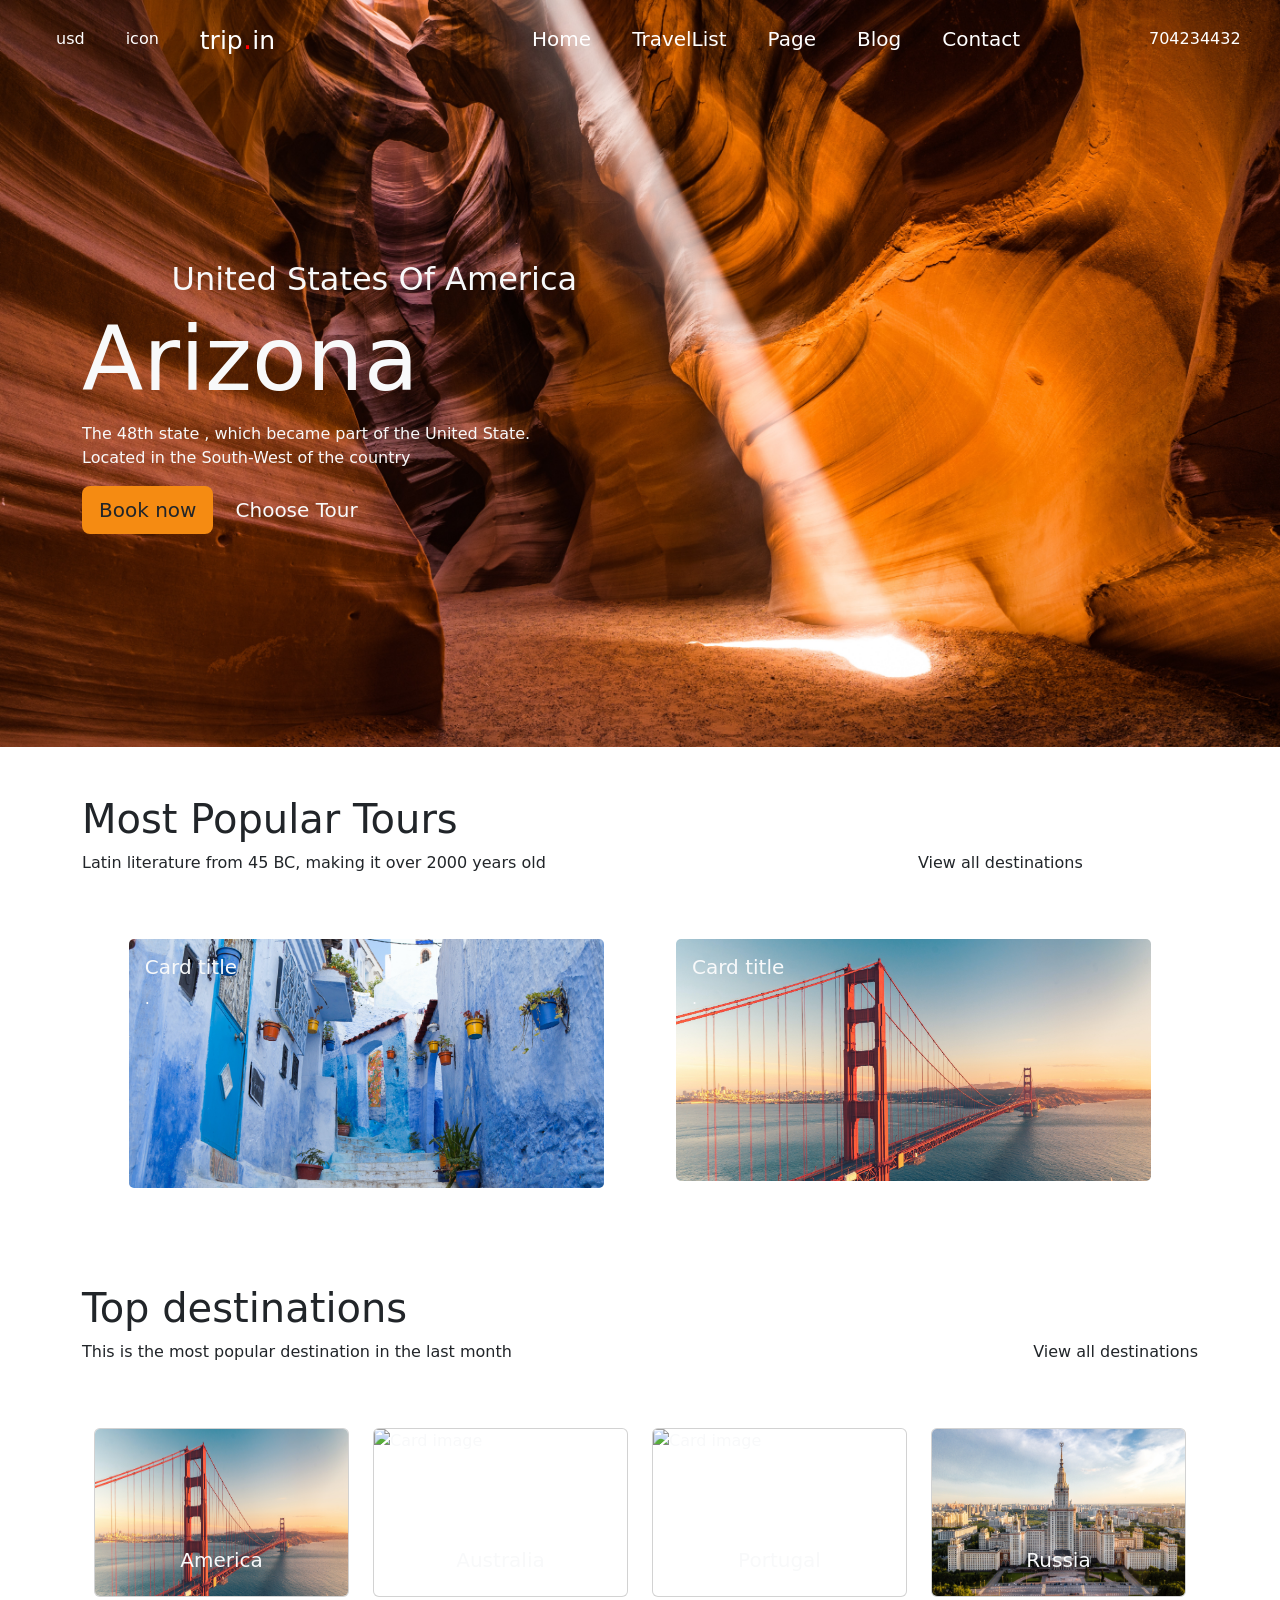
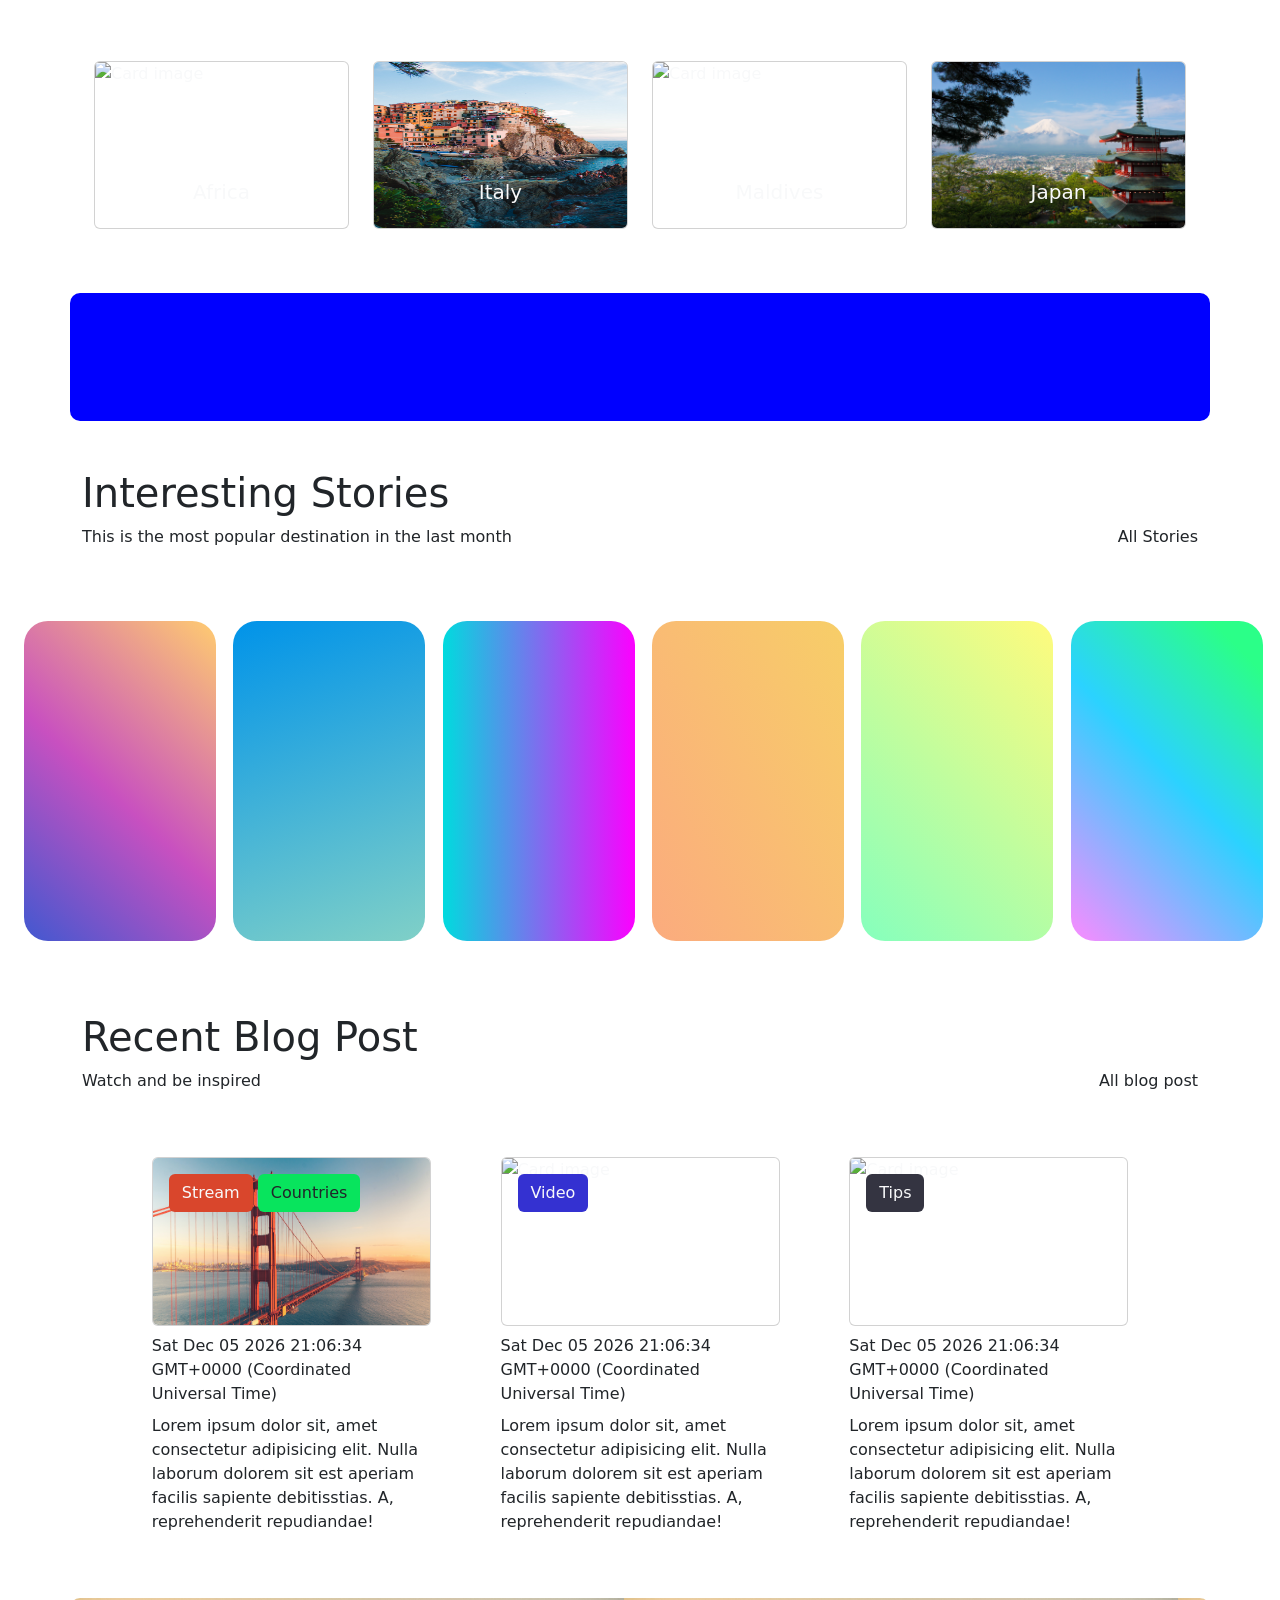
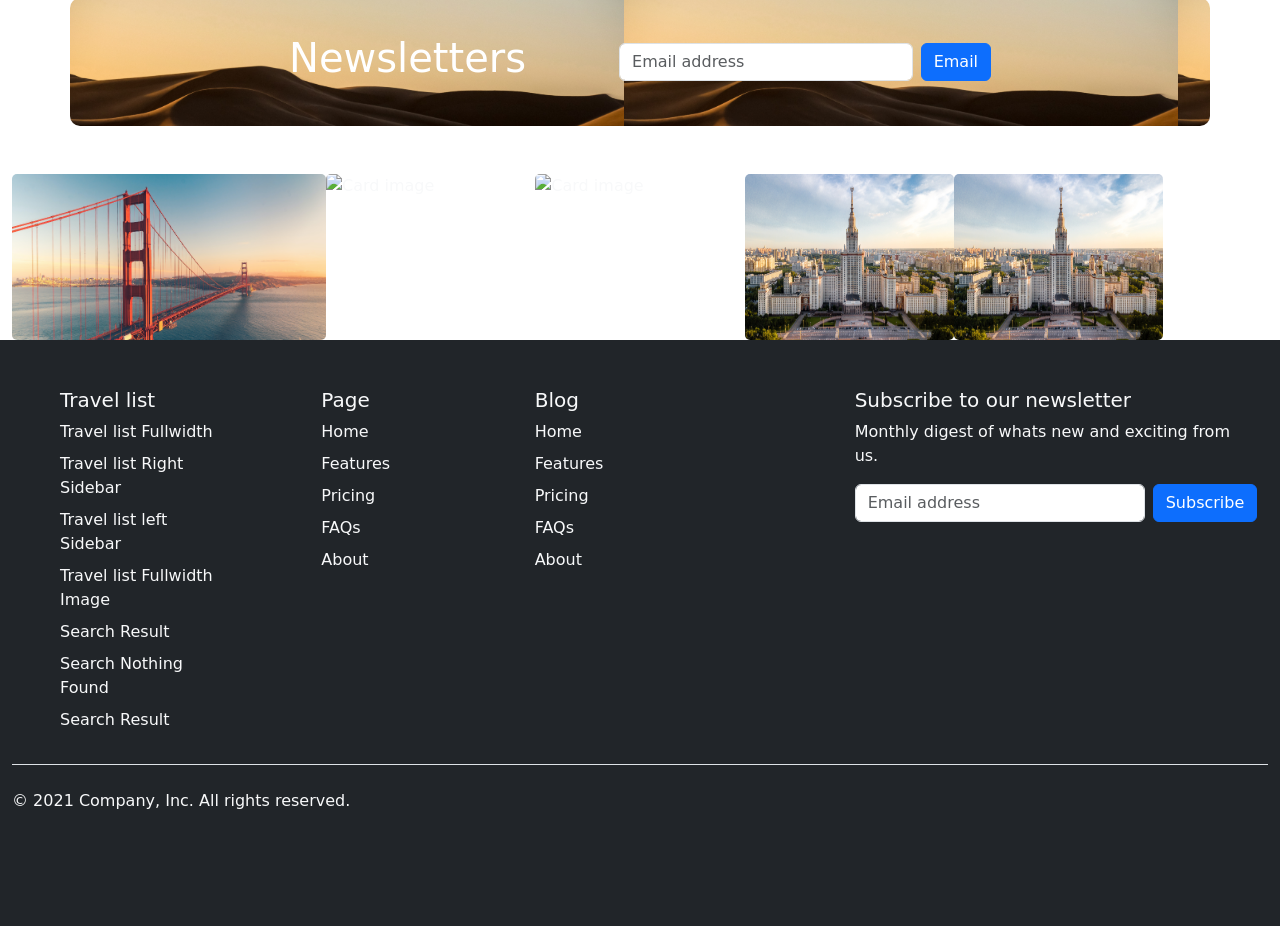
==== index.html @ 7504132b "rename" ====
<!DOCTYPE html>
<html lang="en">
<head>
    <meta charset="UTF-8">
    <meta http-equiv="X-UA-Compatible" content="IE=edge">
    <link rel="stylesheet" href="/style.css">
    <meta name="viewport" content="width=device-width, initial-scale=1.0">
    <title>thinkPen test</title>
    <link href="https://cdn.jsdelivr.net/npm/bootstrap@5.2.1/dist/css/bootstrap.min.css" rel="stylesheet" integrity="sha384-iYQeCzEYFbKjA/T2uDLTpkwGzCiq6soy8tYaI1GyVh/UjpbCx/TYkiZhlZB6+fzT" crossorigin="anonymous">
    <style>
        .scrolling-wrapper{
	overflow-x: auto;
}

@media screen and (max-width:700px) {
    body{
        background-color: #2BFF88;
    }
    .res{
        
        height:30vw;
        
    } 
  
}

.top{
        position: relative;
        top:15vh;
    }
.card-block{
	height:25vw;
    width: 15vw;
	background-color: #fff;
	border: none;
	background-position: center;
	background-size: cover;
	transition: all 0.2s ease-in-out !important;
	border-radius: 24px;
	    
}

.card-1{
	background-color: #4158D0;
background-image: linear-gradient(43deg, #4158D0 0%, #C850C0 46%, #FFCC70 100%);
}

.card-2{
	background-color: #0093E9;
background-image: linear-gradient(160deg, #0093E9 0%, #80D0C7 100%);
}

.card-3{
	background-color: #00DBDE;
background-image: linear-gradient(90deg, #00DBDE 0%, #FC00FF 100%);
}

.card-4{
	background-color: #FBAB7E;
background-image: linear-gradient(62deg, #FBAB7E 0%, #F7CE68 100%);
}

.card-5{
	background-color: #85FFBD;
background-image: linear-gradient(45deg, #85FFBD 0%, #FFFB7D 100%);
}

.card-6{
	background-color: #FA8BFF;
background-image: linear-gradient(45deg, #FA8BFF 0%, #2BD2FF 52%, #2BFF88 90%);
}

.card-7{
	background-color: #FA8BFF;
background-image: linear-gradient(45deg, #FA8BFF 0%, #2BD2FF 52%, #2BFF88 90%);
}




.custombg{
    background-image: url(./asset/image/12.jpg);
    background-size:cover;
    background-repeat: no-repeat;
    margin-top: 0px;
    height: 83vh;
    width: 100vw;
}
.cardSize{
height:13vw ;


}
.cardSize1{
border-radius: 0px;
border: none;


}
li{
    margin-right: 25px;
   
}
.leftul{
     font-size:20px;
    position: relative;
    left: 15vw;

}
ul{
    align-items: center;
}
.space{
    position: relative;
    left: 20vw;
}
   

.flexbox{
    display: flex;
    flex-direction:row;
    justify-content: space-between;
    
}
.flexbox1{
    
    display: flex;
    align-items: flex-start; 
}
body{
    overflow-x: hidden;
}
    </style>
</head>
<body>
    <div class="container-fluid custombg">
        <!-- Navbar -->
        <nav class="navbar navbar-expand-lg ">
        <div class="container-fluid">
          
          <button style="color: white;background-color: rgba(232, 219, 219, 0.677);" class="navbar-toggler" type="button" data-bs-toggle="collapse" data-bs-target="#navbarSupportedContent" aria-controls="navbarSupportedContent" aria-expanded="false" aria-label="Toggle navigation">
            <span class="navbar-toggler-icon"></span>
          </button>
          <div class="collapse navbar-collapse" id="navbarSupportedContent">
            
            <ul class="navbar-nav me-auto mb-2 mb-lg-0">
                <div class="container-fluid d-flex flex-row ">
                    <div class="container d-flex flex-row justify-content-center align-items-center ">
              <li class="nav-item ">
                <a class="nav-link active" style="color:white ;" aria-current="page" href="#">usd</a>
              </li>
              <li class="nav-item ">
                <a class="nav-link active" style="color:white ;" aria-current="page" href="#">icon</a>
              </li>
              <li class="nav-item ">
                <a class="nav-link active" style="color:white ; font-size: 25px;" aria-current="page" href="#">trip<span style="color: red; font-size:30px">.</span>in</a>
              </li>
            </div>
            <div class="container d-flex flex-row align-items-center leftul ">
              <li class="nav-item ">
                <a class="nav-link active " style="color:white ;" aria-current="page" href="#">Home</a>
              </li>
              <li class="nav-item">
                <a class="nav-link active" style="color:white ;" aria-current="page" href="#">TravelList </a>
              </li>
              <li class="nav-item">
                <a class="nav-link active " style="color:white ;" aria-current="page" href="#">Page</a>
              </li>
              <li class="nav-item">
                <a class="nav-link active " style="color:white ;" aria-current="page" href="#">Blog</a>
              </li>
              <li class="nav-item">
                <a class="nav-link active " style="color:white ;" aria-current="page" href="#">Contact</a>
              </li>
            </div>
            <div class="container d-flex flex-row align-items-center space  ">
              <li class="nav-item">
                <a class="nav-link active  " style="color:white ;" aria-current="page" href="#">704234432</a>
              </li>
              <li class="nav-item">
                <a class="nav-link active" style="color:white ;" aria-current="page" href="#">favourite</a>
              </li>
              
              <li class="nav-item">
                <a class="nav-link active "  aria-current="page" href="#"><img src="./asset/image/icons8-male-user-32.png" alt="" width="45px" height="45px" style="background-color: white;"></a>
              </li>
            </div>
        </div> 
            </ul>
        
    
              
          </div>
        </div>
        </nav>
       <!--Navbar -->
       <div class="container my-5 top">
        <h2  class="text-light" style="position: relative; left: 7vw;">United States Of America</h2>
         <h1  class="text-light" style="font-size:7vw ;">Arizona</h1>
         <p class="text-light">The 48th state , which became part of the United State. <br>Located in the South-West of the country</p>
         <button class="btn btn-lg" style="background-color:rgb(245, 139, 18);">Book now</button>
         <button class="btn btn-lg text-light">Choose Tour </button>
         
    
            </div>
    </div>
    <!--Most Popular Tours-->
        <div class="container-fluid my-5">
            <div class="container">
                <h1>Most Popular Tours</h1>
                <div class="flexbox">
                <div class="">
                <p>Latin literature from 45 BC, making  it over 2000 years old</p> 
                </div>
                <div style="position: relative;right:9vw;">
                <p>View all destinations <i class="fa-solid fa-arrow-left"></i>    <i class="fa-solid fa-arrow-right"></i></p> 
                </div>
                </div>
            </div>
        
        <div class="container my-5 d-flex flex-row flex-wrap justify-content-center ">
            <div class="container mx-4 mb-5" style="max-height:20vw; width: 39vw; border-radius: 10px;object-fit: cover; ">
                <div class="card text-light border-0">
                    <img class="card-img" src="./asset/image/na1.jpg" alt="Card image">
                    <div class="card-img-overlay">
                      <h5 class="card-title">Card title</h5>
                      <light class="card-text">.</p>
                      <light class="card-text"></p>
                    </div>
                  </div>
                  
            </div>
            <div class="container mx-4" style="max-height:20vw;border-radius: 10px; width: 39vw;">
                <div class="card text-light border-0">
                    <img class="card-img" src="./asset/image/usa.jpg" alt="Card image">
                    <div class="card-img-overlay">
                      <h5 class="card-title">Card title</h5>
                      <p class="card-text">.</p>
                      <p class="card-text"></p>
                    </div>
                  </div>
                  
            </div>
            
        </div>
       
       
   <!--top destinations-->
        <div class="container my-5">
            <h1>Top destinations</h1>
            <div class="flexbox">
            <div >
            <p>This is the most popular destination in the last month</p> 
            </div>
            <div class="">
            <p>View all destinations</p> 
            </div>
        </div>
         <!--Card row-->
        <div class="container-fluid my-5">
            <div class="row">
                
            <div class="col-md-3 mb-3" >
                <div class="card text-light res">
                    <img class="card-img cardSize" src="./asset/image/usa.jpg" alt="Card image">
                    <div class="card-img-overlay">
                      <h5 class="card-title style">America</h5>
                    </div>
                  </div>
                  
            </div>
            <div class="col-md-3 mb-3" >
                <div class="card text-light">
                    <img class="card-img cardSize" src="./asset/image/bui.jpg" alt="Card image">
                    <div class="card-img-overlay">
                      <h5 class="card-title style">Australia</h5>
                      
                      
                    </div>
                  </div>
                  
            </div>
            <div class="col-md-3  mb-3" >
                <div class="card text-light">
                    <img class="card-img cardSize" src="./asset/image/portugal.jpg" alt="Card image">
                    <div class="card-img-overlay">
                      <h5 class="card-title style">Portugal</h5>
                   
                      
                    </div>
                  </div>
                  
            </div>
            <div class="col-md-3  mb-3" >
                <div class="card text-light">
                    <img class="card-img cardSize" src="./asset/image/russia.jpg" alt="Card image">
                    <div class="card-img-overlay">
                      <h5 class="card-title style">Russia</h5>
                      
                    </div>
                  </div>
                  
            </div>
            </div>
            <div class="row my-5">
                
                <div class="col-md-3  mb-3" >
                    <div class="card text-light">
                        <img class="card-img cardSize" src="./asset/image/abv.jpg" alt="Card image">
                        <div class="card-img-overlay">
                          <h5 class="card-title style">Africa</h5>
                          
                         
                        </div>
                      </div>
                      
                </div>
                <div class="col-md-3  mb-3" >
                    <div class="card text-light">
                        <img class="card-img cardSize" src="./asset/image/italy.jpg" alt="Card image">
                        <div class="card-img-overlay">
                          <h5 class="card-title style">Italy</h5>
                         
                          
                        </div>
                      </div>
                      
                </div>
                <div class="col-md-3  mb-3" >
                    <div class="card text-light">
                        <img class="card-img cardSize" src="./asset/image/maldive.jpg" alt="Card image">
                        <div class="card-img-overlay">
                          <h5 class="card-title style">Maldives</h5>
                        
                        </div>
                      </div>
                      
                </div>
                <div class="col-md-3  mb-3 " >
                    <div class="card text-light">
                        <img class="card-img cardSize" src="./asset/image/japan.jpg" alt="Card image">
                        <div class="card-img-overlay">
                          <h5 class="card-title style">Japan</h5>
                          
                        </div>
                      </div>
                      
                </div>
              </div>
        </div>
       
        </div>
<!--blue div-->
    <div class="container mb-4" style="background-color: blue; color:white; height: 10vw;width: 100vw; border-radius: 10px;">

    </div>
<!--Interesting stories-->
    <div class="container my-5">
        <h1>Interesting Stories</h1>
        <div class="flexbox">
            <div >
                <p>This is the most popular destination in the last month</p> 
            </div>
            <div class="">
                <p>All Stories</p> 
            </div>
        </div>
    </div>
    <!--cardsSTories-->
    <div class="container-fluid">
        <div class="scrolling-wrapper row flex-row flex-nowrap mt-4 pb-4 pt-2 overflow-auto">
                <div class="col-2">
                    <div class="card card-block card-1"></div>
                </div>
                <div class="col-2">
                    <div class="card card-block card-2"></div>
                </div>
                <div class="col-2">
                    <div class="card card-block card-3"></div>
                </div>
                <div class="col-2">
                    <div class="card card-block card-4"></div>
                </div>
                <div class="col-2">
                    <div class="card card-block card-5"></div>
                </div>
                <div class="col-2">
                    <div class="card card-block card-6"></div>
                </div>
                <div class="col-2">
                    <div class="card card-block card-7"></div>
                </div>
                
        </div>
    </div>
    <!--Recent Blog Post-->
    <div class="container my-5">
        <h1>Recent Blog Post</h1>
        <div class="flexbox">
            <div >
                <p>Watch and be inspired</p> 
            </div>
            <div class="">
                <p>All blog post</p> 
            </div>
        </div>
    </div>
     <!--Recent Blog Post cards-->
     <div class="container">
        <div class="d-flex flex-row justify-content-evenly mb-5">
                
        <div class="col-md-3" >
            <div class="card text-light">
                <img class="card-img cardSize" src="./asset/image/usa.jpg" alt="Card image">
                <div class="card-img-overlay">
                    <button  class="btn text-light" style="background-color:rgb(217, 70, 44)">Stream</button> <button class="btn" style="background-color:rgb(8, 228, 93)"> Countries</button>
                  
                </div>
              </div>
              <p class="my-2" id="demo"></p>
            <script>const a= new Date();
            document.getElementById("demo").innerHTML = a;
            </script>
            <p>Lorem ipsum dolor sit, amet consectetur adipisicing elit. Nulla laborum dolorem sit est aperiam facilis sapiente debitisstias. A, reprehenderit repudiandae!</p>
              
        </div>
        <div class="col-md-3" >
            <div class="card  text-light">
                <img class="card-img cardSize" src="./asset/image/bui.jpg" alt="Card image">
                <div class="card-img-overlay">
                    <button  class="btn text-light" style="background-color:rgb(52, 49, 209)">Video</button>
                  
                  
                  
                </div>
            </div>
            <p class="my-2" id="demo1"></p>
            <script>const d= new Date();
            document.getElementById("demo1").innerHTML = d;
            </script>
            <p>Lorem ipsum dolor sit, amet consectetur adipisicing elit. Nulla laborum dolorem sit est aperiam facilis sapiente debitisstias. A, reprehenderit repudiandae!</p>
              
        </div>
        <div class="col-md-3" >
            <div class="card text-light">
                <img class="card-img cardSize" src="./asset/image/portugal.jpg" alt="Card image">
                <div class="card-img-overlay">
                    <button  class="btn text-light" style="background-color:rgb(52, 52, 65)">Tips</button>
                 
               
                  
                </div>
              </div>
              <p class="my-2" id="demo2"></p>
            <script>const e= new Date();
            document.getElementById("demo2").innerHTML = e;
            </script>
            <p>Lorem ipsum dolor sit, amet consectetur adipisicing elit. Nulla laborum dolorem sit est aperiam facilis sapiente debitisstias. A, reprehenderit repudiandae!</p>
              
        </div>
      
        </div>
    </div>
    <!--Newsletters div-->
    <div class="container mb-4 d-flex flex-row justify-content-center align-items-center" style="background-image:url(./asset/image/1.jpg); background-size:contain;  color:white; height: 10vw;width: 100vw; border-radius: 10px;">
        <div class="class"><h1>Newsletters</h1></div>
    
    <div class="col-4 offset-1">
    <form>
      <div class="d-flex w-100 gap-2">
        <label for="newsletter1" class="visually-hidden">Email </label>
        <input id="newsletter1" type="text"class="form-control" placeholder="Email address">
        <button class="btn btn-primary" type="button">Email</button>
      </div>
    </form>
  </div>
</div>
    </div>
        <!--cardPicture-->
        <div class="container-fluid">
            <div class="d-flex flex-row mx-0">
                <div class="col-md-3" >
                    <div class="card text-light cardSize1">
                        <img class="card-img cardSize" style="background-size: cover;" src="./asset/image/usa.jpg" alt="Card image">
                        <div class="card-img-overlay">
                          
                        </div>
                      </div>
                      
                </div>
                <div class="col-md-2" >
                    <div class="card text-light cardSize1">
                        <img class="card-img cardSize" src="./asset/image/bui.jpg" alt="Card image">
                        <div class="card-img-overlay">
                          
                          
                          
                        </div>
                      </div>
                      
                </div>
                <div class="col-md-2" >
                    <div class="card text-light cardSize1">
                        <img class="card-img  cardSize" src="./asset/image/portugal.jpg" alt="Card image">
                        <div class="card-img-overlay">
                          
                       
                          
                        </div>
                      </div>
                      
                </div>
                <div class="col-md-2" >
                    <div class="card text-light cardSize1">
                        <img class="card-img  cardSize" src="./asset/image/russia.jpg" alt="Card image">
                        <div class="card-img-overlay">
                         
                          
                        </div>
                      </div>
                      
                </div>  
                <div class="col-md-2" >
                    <div class="card text-light cardSize1">
                        <img class="card-img  cardSize " src="./asset/image/russia.jpg" alt="Card image">
                        <div class="card-img-overlay">
                          
                          
                        </div>
                      </div>
                      
                </div>  
            </div>
        </div>
  <!--Footer-->
  <div class="container-fluid bg-dark text-light">
    <footer class="py-5">
      <div class="row">
        <div class="col-2 mx-5">
            
          
          <ul class="nav ">
            <h5>Travel list</h5>
            <li class=" mb-2"><a href="#" class="nav-link p-0 text-light">Travel list Fullwidth </a></li>
            <li class=" mb-2"><a href="#" class="nav-link p-0 text-light">Travel list Right Sidebar</a></li>
            <li class=" mb-2"><a href="#" class="nav-link p-0 text-light">Travel list left Sidebar</a></li>
            <li class=" mb-2"><a href="#" class="nav-link p-0 text-light">Travel list Fullwidth Image </a></li>
            <li class=" mb-2"><a href="#" class="nav-link p-0 text-light">Search Result</a></li>
            <li class=" mb-2"><a href="#" class="nav-link p-0 text-light">Search Nothing Found </a></li>
            <li class=" mb-2"><a href="#" class="nav-link p-0 text-light">Search Result</a></li>
          </ul>
        </div>
       
  
        <div class="col-2">
           
          <ul class="nav flex-column flexbox1">
            <h5>Page</h5>
            <li class="nav-item mb-2"><a href="#" class="nav-link p-0 text-light">Home</a></li>
            <li class="nav-item mb-2"><a href="#" class="nav-link p-0 text-light">Features</a></li>
            <li class="nav-item mb-2"><a href="#" class="nav-link p-0 text-light">Pricing</a></li>
            <li class="nav-item mb-2"><a href="#" class="nav-link p-0 text-light">FAQs</a></li>
            <li class="nav-item mb-2"><a href="#" class="nav-link p-0 text-light">About</a></li>
          </ul>
        </div>
  
        <div class="col-2">
         
          <ul class="nav flex-column flexbox1">
            <h5>Blog</h5>
            <li class="nav-item mb-2"><a href="#" class="nav-link p-0 text-light">Home</a></li>
            <li class="nav-item mb-2"><a href="#" class="nav-link p-0 text-light">Features</a></li>
            <li class="nav-item mb-2"><a href="#" class="nav-link p-0 text-light">Pricing</a></li>
            <li class="nav-item mb-2"><a href="#" class="nav-link p-0 text-light">FAQs</a></li>
            <li class="nav-item mb-2"><a href="#" class="nav-link p-0 text-light">About</a></li>
          </ul>
        </div>
  
        <div class="col-4 offset-1">
          <form>
            <h5>Subscribe to our newsletter</h5>
            <p>Monthly digest of whats new and exciting from us.</p>
            <div class="d-flex w-100 gap-2">
              <label for="newsletter1" class="visually-hidden">Email address</label>
              <input id="newsletter1" type="text"class="form-control" placeholder="Email address">
              <button class="btn btn-primary" type="button">Subscribe</button>
            </div>
          </form>
        </div>
      </div>
  
      <div class="d-flex justify-content-between py-4 my-4 border-top">
        <p>© 2021 Company, Inc. All rights reserved.</p>
        <ul class="list-unstyled d-flex">
          <li class="ms-3"><a class="link-dark" href="#"><svg class="bi" width="24" height="24"><use xlink:href="#twitter"></use></svg></a></li>
          <li class="ms-3"><a class="link-dark" href="#"><svg class="bi" width="24" height="24"><use xlink:href="#instagram"></use></svg></a></li>
          <li class="ms-3"><a class="link-dark" href="#"><svg class="bi" width="24" height="24"><use xlink:href="#facebook"></use></svg></a></li>
        </ul>
      </div>
    </footer>
  </div>
<script src="https://cdn.jsdelivr.net/npm/bootstrap@5.2.1/dist/js/bootstrap.min.js" integrity="sha384-7VPbUDkoPSGFnVtYi0QogXtr74QeVeeIs99Qfg5YCF+TidwNdjvaKZX19NZ/e6oz" crossorigin="anonymous"></script>
<script src="https://kit.fontawesome.com/d04f536cfe.js" crossorigin="anonymous"></script>
</body>
</html>
---- style.css ----
.style{
    position: relative;
    top: 8vw;
    justify-content: center;
    display: flex;
}
.cardSize{
height:13vw ;

}
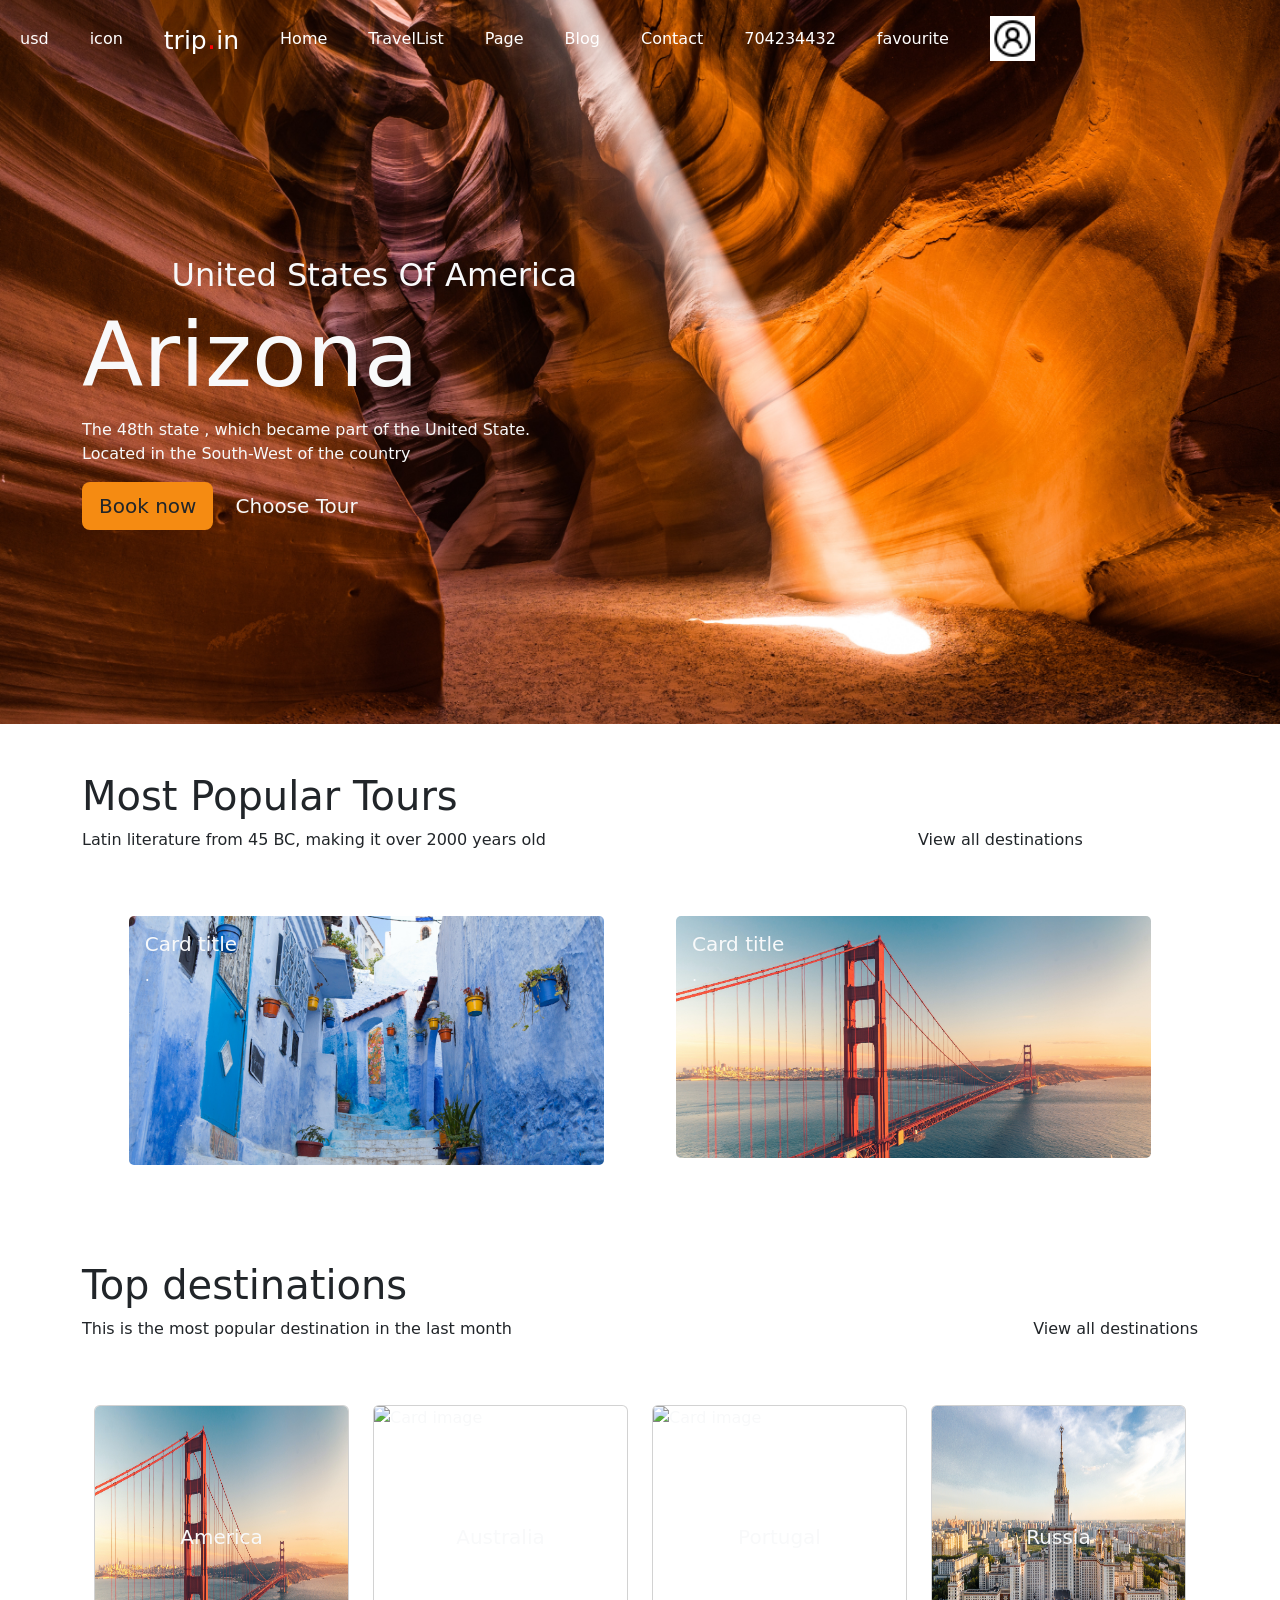
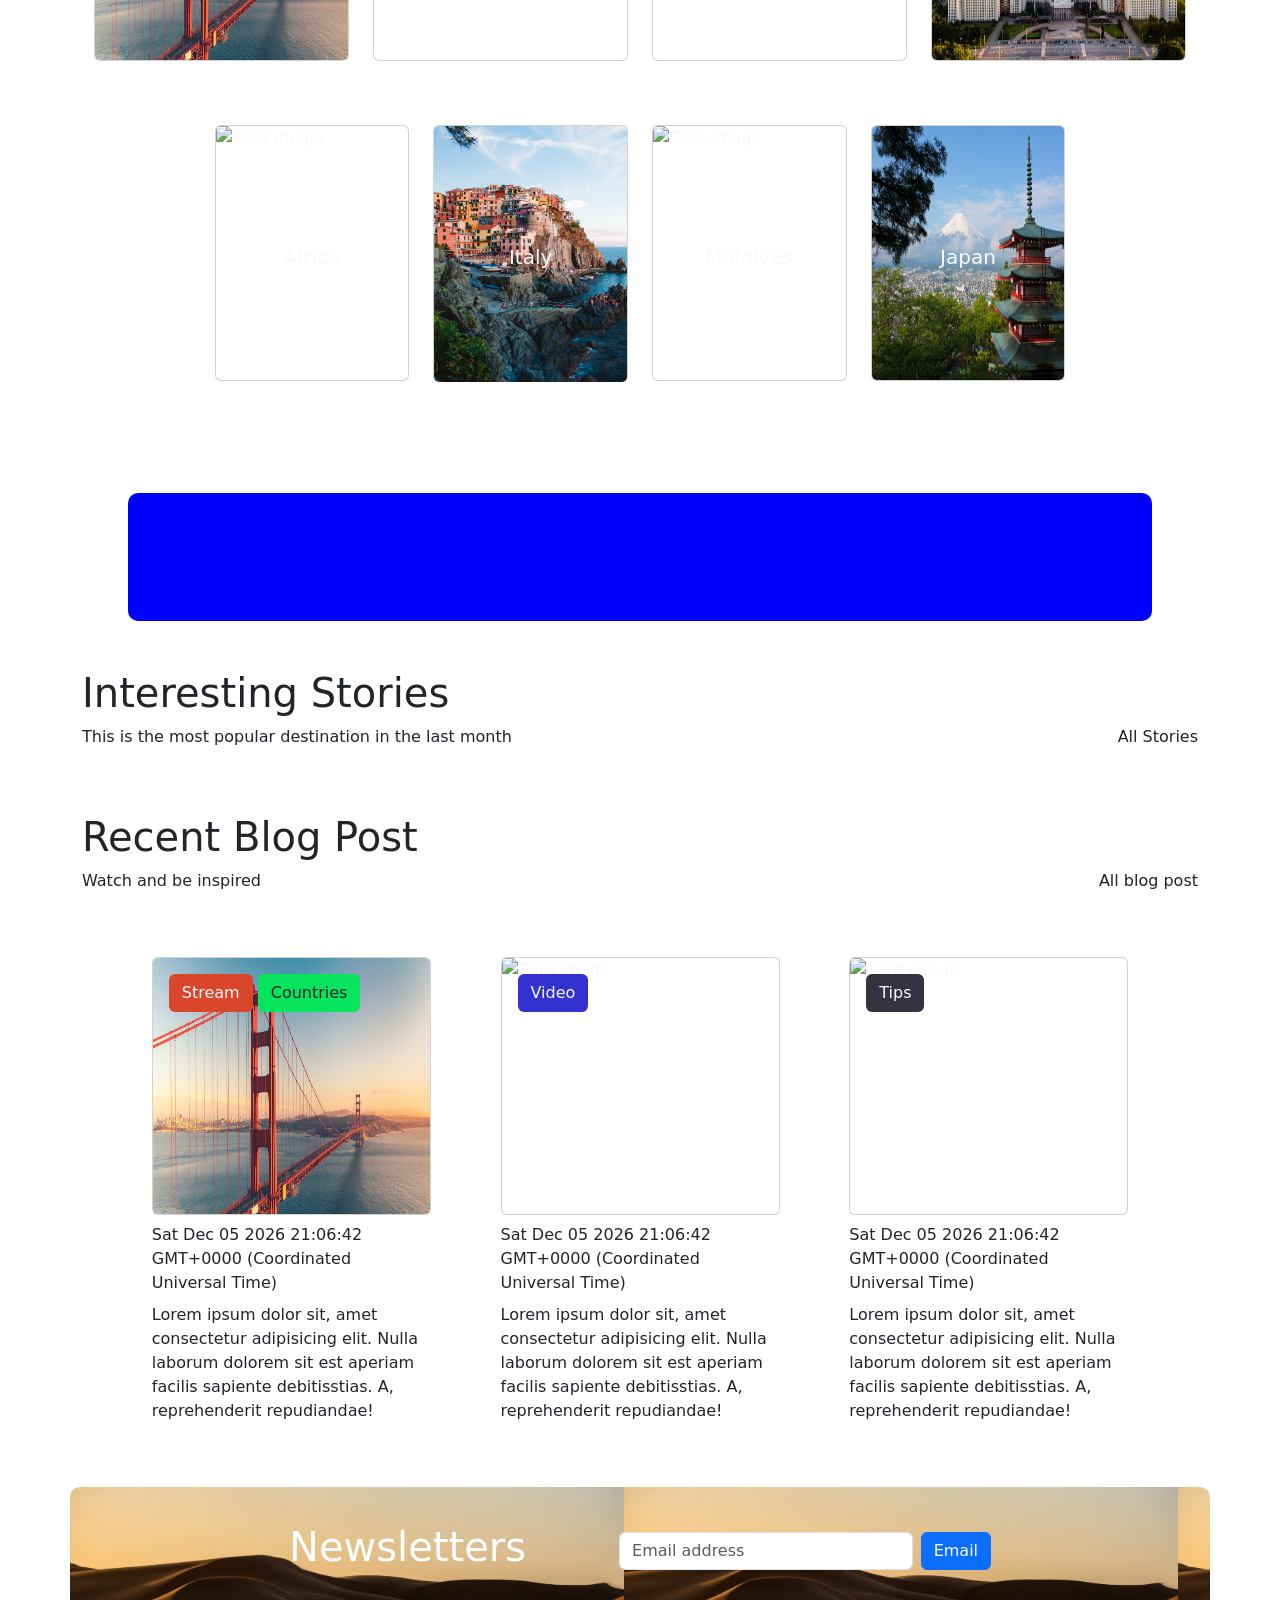
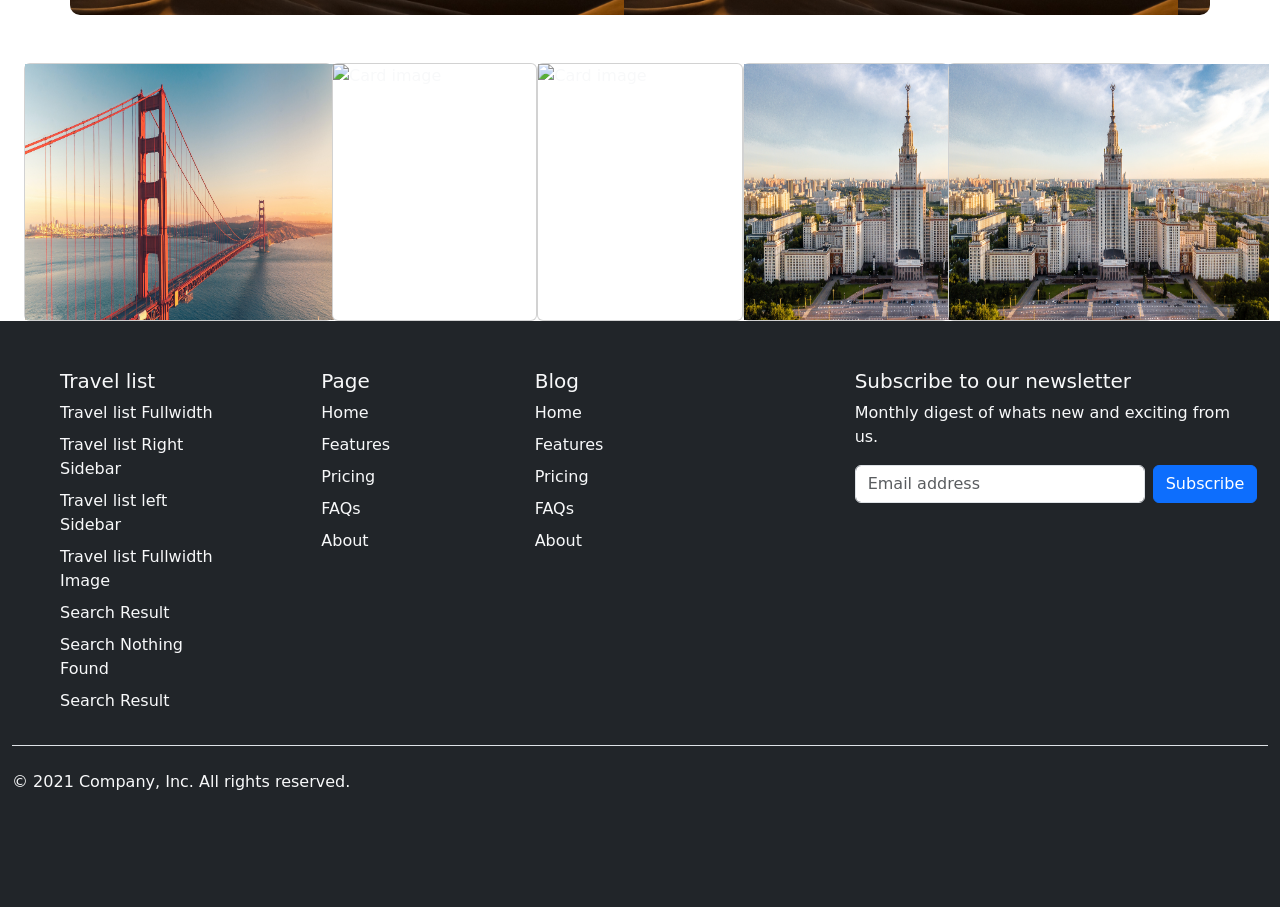
==== commit e9b0e0a6: "responsive nav" ====
--- a/index.html
+++ b/index.html
@@ -1,544 +1,624 @@
 <!DOCTYPE html>
 <html lang="en">
+
 <head>
-    <meta charset="UTF-8">
-    <meta http-equiv="X-UA-Compatible" content="IE=edge">
-    <link rel="stylesheet" href="/style.css">
-    <meta name="viewport" content="width=device-width, initial-scale=1.0">
-    <title>thinkPen test</title>
-    <link href="https://cdn.jsdelivr.net/npm/bootstrap@5.2.1/dist/css/bootstrap.min.css" rel="stylesheet" integrity="sha384-iYQeCzEYFbKjA/T2uDLTpkwGzCiq6soy8tYaI1GyVh/UjpbCx/TYkiZhlZB6+fzT" crossorigin="anonymous">
-    <style>
-        .scrolling-wrapper{
-	overflow-x: auto;
-}
-
-@media screen and (max-width:700px) {
-    body{
-        background-color: #2BFF88;
-    }
-    .res{
-        
-        height:30vw;
-        
-    } 
-  
-}
-
-.top{
+  <meta charset="UTF-8">
+  <meta http-equiv="X-UA-Compatible" content="IE=edge">
+  <link rel="stylesheet" href="/style.css">
+  <meta name="viewport" content="width=device-width, initial-scale=1.0">
+  <title>thinkPen test</title>
+  <link href="https://cdn.jsdelivr.net/npm/bootstrap@5.2.1/dist/css/bootstrap.min.css" rel="stylesheet"
+    integrity="sha384-iYQeCzEYFbKjA/T2uDLTpkwGzCiq6soy8tYaI1GyVh/UjpbCx/TYkiZhlZB6+fzT" crossorigin="anonymous">
+  <style>
+    .scrolling-wrapper {
+      overflow-x: auto;
+    }
+
+    @media screen and (max-width:1000px) {
+      body {
+        background-color: #489898;
+      }
+
+      .res {
+
+        height: 30vw;
+
+      }
+
+      .btn-p {
+        display: flex;
+        align-items: center
+      }
+
+      .nav-h {
+        margin-right: 0;
+      
+        background: rgba(0, 0, 0, 0.7) url(./asset/image/12.jpg);
+        background-blend-mode: darken;
+      background-size: cover;
+      }
+
+      .custombg {
+        margin-top: 0;
+      }
+
+      .top {
         position: relative;
-        top:15vh;
-    }
-.card-block{
-	height:25vw;
-    width: 15vw;
-	background-color: #fff;
-	border: none;
-	background-position: center;
-	background-size: cover;
-	transition: all 0.2s ease-in-out !important;
-	border-radius: 24px;
-	    
-}
-
-.card-1{
-	background-color: #4158D0;
-background-image: linear-gradient(43deg, #4158D0 0%, #C850C0 46%, #FFCC70 100%);
-}
-
-.card-2{
-	background-color: #0093E9;
-background-image: linear-gradient(160deg, #0093E9 0%, #80D0C7 100%);
-}
-
-.card-3{
-	background-color: #00DBDE;
-background-image: linear-gradient(90deg, #00DBDE 0%, #FC00FF 100%);
-}
-
-.card-4{
-	background-color: #FBAB7E;
-background-image: linear-gradient(62deg, #FBAB7E 0%, #F7CE68 100%);
-}
-
-.card-5{
-	background-color: #85FFBD;
-background-image: linear-gradient(45deg, #85FFBD 0%, #FFFB7D 100%);
-}
-
-.card-6{
-	background-color: #FA8BFF;
-background-image: linear-gradient(45deg, #FA8BFF 0%, #2BD2FF 52%, #2BFF88 90%);
-}
-
-.card-7{
-	background-color: #FA8BFF;
-background-image: linear-gradient(45deg, #FA8BFF 0%, #2BD2FF 52%, #2BFF88 90%);
-}
-
-
-
-
-.custombg{
-    background-image: url(./asset/image/12.jpg);
-    background-size:cover;
-    background-repeat: no-repeat;
-    margin-top: 0px;
-    height: 83vh;
-    width: 100vw;
-}
-.cardSize{
-height:13vw ;
-
-
-}
-.cardSize1{
-border-radius: 0px;
-border: none;
-
-
-}
-li{
-    margin-right: 25px;
-   
-}
-.leftul{
-     font-size:20px;
-    position: relative;
-    left: 15vw;
-
-}
-ul{
-    align-items: center;
-}
-.space{
-    position: relative;
-    left: 20vw;
-}
-   
-
-.flexbox{
-    display: flex;
-    flex-direction:row;
-    justify-content: space-between;
+        top: 50%;
+      }
+
+      .flexbox {
+        display: flex;
+        flex-direction: column;
+
+        background: #FFFB7D;
+      }
+
+      .cardSize {
+        height: 20vw;
+        width: 20vw;
+        background-size: cover;
+
+      }
+      .imgSize {
+        height: 22vw;
+        width: 22vw;
+       background-size: cover;
+
+
+      }
+    }
+
+    .nav-h {
+     
+      /* background-image: url(./asset/image/12.jpg); */
+
+    }
+
+    .top {
+      position: relative;
+      top: 31vh;
+    }
+
+    .card-block {
+      height: 25vw;
+      width: 15vw;
+      background-color: #fff;
+      border: none;
+      background-position: center;
+      background-size: cover;
+      transition: all 0.2s ease-in-out !important;
+      border-radius: 24px;
+
+    }
+
+    .card-1 {
+      background-color: #4158D0;
+      background-image: linear-gradient(43deg, #4158D0 0%, #C850C0 46%, #FFCC70 100%);
+    }
+
+    .card-2 {
+      background-color: #0093E9;
+      background-image: linear-gradient(160deg, #0093E9 0%, #80D0C7 100%);
+    }
+
+    .card-3 {
+      background-color: #00DBDE;
+      background-image: linear-gradient(90deg, #00DBDE 0%, #FC00FF 100%);
+    }
+
+    .card-4 {
+      background-color: #FBAB7E;
+      background-image: linear-gradient(62deg, #FBAB7E 0%, #F7CE68 100%);
+    }
+
+    .card-5 {
+      background-color: #85FFBD;
+      background-image: linear-gradient(45deg, #85FFBD 0%, #FFFB7D 100%);
+    }
+
+    .card-6 {
+      background-color: #FA8BFF;
+      background-image: linear-gradient(45deg, #FA8BFF 0%, #2BD2FF 52%, #2BFF88 90%);
+    }
+
+    .card-7 {
+      background-color: #FA8BFF;
+      background-image: linear-gradient(45deg, #FA8BFF 0%, #2BD2FF 52%, #2BFF88 90%);
+    }
+
+
+
+
+    .custombg {
+      background-image: url(./asset/image/12.jpg);
+      background-size: cover;
+      background-repeat: no-repeat;
+      margin-top: -100px;
+      height: 83vh;
+      width: 100vw;
+    }
+
+    .cardSize {
+      height: 20vw;
+
+
+    }
+
     
-}
-.flexbox1{
-    
-    display: flex;
-    align-items: flex-start; 
-}
-body{
-    overflow-x: hidden;
-}
-    </style>
+    .cardSize2 {
+      height: 20vw;
+      width: 25vw;
+      
+      border-radius:0px;
+      border: none;
+
+
+    }
+
+    li {
+      margin-right: 25px;
+
+    }
+
+    .leftul {
+      font-size: 20px;
+      position: relative;
+      left: 15vw;
+
+    }
+
+    ul {
+      align-items: center;
+    }
+
+    .space {
+      position: relative;
+      left: 20vw;
+    }
+
+
+    .flexbox {
+      display: flex;
+      flex-direction: row;
+      justify-content: space-between;
+
+    }
+
+    .flexbox1 {
+
+      display: flex;
+      align-items: flex-start;
+    }
+
+    body {
+      overflow-x: hidden;
+    }
+  </style>
 </head>
+
 <body>
-    <div class="container-fluid custombg">
-        <!-- Navbar -->
-        <nav class="navbar navbar-expand-lg ">
-        <div class="container-fluid">
-          
-          <button style="color: white;background-color: rgba(232, 219, 219, 0.677);" class="navbar-toggler" type="button" data-bs-toggle="collapse" data-bs-target="#navbarSupportedContent" aria-controls="navbarSupportedContent" aria-expanded="false" aria-label="Toggle navigation">
-            <span class="navbar-toggler-icon"></span>
-          </button>
-          <div class="collapse navbar-collapse" id="navbarSupportedContent">
-            
-            <ul class="navbar-nav me-auto mb-2 mb-lg-0">
-                <div class="container-fluid d-flex flex-row ">
-                    <div class="container d-flex flex-row justify-content-center align-items-center ">
-              <li class="nav-item ">
-                <a class="nav-link active" style="color:white ;" aria-current="page" href="#">usd</a>
-              </li>
-              <li class="nav-item ">
-                <a class="nav-link active" style="color:white ;" aria-current="page" href="#">icon</a>
-              </li>
-              <li class="nav-item ">
-                <a class="nav-link active" style="color:white ; font-size: 25px;" aria-current="page" href="#">trip<span style="color: red; font-size:30px">.</span>in</a>
-              </li>
-            </div>
-            <div class="container d-flex flex-row align-items-center leftul ">
-              <li class="nav-item ">
-                <a class="nav-link active " style="color:white ;" aria-current="page" href="#">Home</a>
-              </li>
-              <li class="nav-item">
-                <a class="nav-link active" style="color:white ;" aria-current="page" href="#">TravelList </a>
-              </li>
-              <li class="nav-item">
-                <a class="nav-link active " style="color:white ;" aria-current="page" href="#">Page</a>
-              </li>
-              <li class="nav-item">
-                <a class="nav-link active " style="color:white ;" aria-current="page" href="#">Blog</a>
-              </li>
-              <li class="nav-item">
-                <a class="nav-link active " style="color:white ;" aria-current="page" href="#">Contact</a>
-              </li>
-            </div>
-            <div class="container d-flex flex-row align-items-center space  ">
-              <li class="nav-item">
-                <a class="nav-link active  " style="color:white ;" aria-current="page" href="#">704234432</a>
-              </li>
-              <li class="nav-item">
-                <a class="nav-link active" style="color:white ;" aria-current="page" href="#">favourite</a>
-              </li>
-              
-              <li class="nav-item">
-                <a class="nav-link active "  aria-current="page" href="#"><img src="./asset/image/icons8-male-user-32.png" alt="" width="45px" height="45px" style="background-color: white;"></a>
-              </li>
-            </div>
-        </div> 
-            </ul>
-        
-    
-              
-          </div>
-        </div>
-        </nav>
-       <!--Navbar -->
-       <div class="container my-5 top">
-        <h2  class="text-light" style="position: relative; left: 7vw;">United States Of America</h2>
-         <h1  class="text-light" style="font-size:7vw ;">Arizona</h1>
-         <p class="text-light">The 48th state , which became part of the United State. <br>Located in the South-West of the country</p>
-         <button class="btn btn-lg" style="background-color:rgb(245, 139, 18);">Book now</button>
-         <button class="btn btn-lg text-light">Choose Tour </button>
-         
-    
-            </div>
-    </div>
-    <!--Most Popular Tours-->
-        <div class="container-fluid my-5">
-            <div class="container">
-                <h1>Most Popular Tours</h1>
-                <div class="flexbox">
-                <div class="">
-                <p>Latin literature from 45 BC, making  it over 2000 years old</p> 
-                </div>
-                <div style="position: relative;right:9vw;">
-                <p>View all destinations <i class="fa-solid fa-arrow-left"></i>    <i class="fa-solid fa-arrow-right"></i></p> 
-                </div>
-                </div>
-            </div>
-        
-        <div class="container my-5 d-flex flex-row flex-wrap justify-content-center ">
-            <div class="container mx-4 mb-5" style="max-height:20vw; width: 39vw; border-radius: 10px;object-fit: cover; ">
-                <div class="card text-light border-0">
-                    <img class="card-img" src="./asset/image/na1.jpg" alt="Card image">
-                    <div class="card-img-overlay">
-                      <h5 class="card-title">Card title</h5>
-                      <light class="card-text">.</p>
-                      <light class="card-text"></p>
-                    </div>
-                  </div>
-                  
-            </div>
-            <div class="container mx-4" style="max-height:20vw;border-radius: 10px; width: 39vw;">
-                <div class="card text-light border-0">
-                    <img class="card-img" src="./asset/image/usa.jpg" alt="Card image">
-                    <div class="card-img-overlay">
-                      <h5 class="card-title">Card title</h5>
-                      <p class="card-text">.</p>
-                      <p class="card-text"></p>
-                    </div>
-                  </div>
-                  
-            </div>
-            
-        </div>
-       
-       
-   <!--top destinations-->
-        <div class="container my-5">
-            <h1>Top destinations</h1>
-            <div class="flexbox">
-            <div >
-            <p>This is the most popular destination in the last month</p> 
-            </div>
-            <div class="">
-            <p>View all destinations</p> 
-            </div>
-        </div>
-         <!--Card row-->
-        <div class="container-fluid my-5">
-            <div class="row">
-                
-            <div class="col-md-3 mb-3" >
-                <div class="card text-light res">
-                    <img class="card-img cardSize" src="./asset/image/usa.jpg" alt="Card image">
-                    <div class="card-img-overlay">
-                      <h5 class="card-title style">America</h5>
-                    </div>
-                  </div>
-                  
-            </div>
-            <div class="col-md-3 mb-3" >
-                <div class="card text-light">
-                    <img class="card-img cardSize" src="./asset/image/bui.jpg" alt="Card image">
-                    <div class="card-img-overlay">
-                      <h5 class="card-title style">Australia</h5>
-                      
-                      
-                    </div>
-                  </div>
-                  
-            </div>
-            <div class="col-md-3  mb-3" >
-                <div class="card text-light">
-                    <img class="card-img cardSize" src="./asset/image/portugal.jpg" alt="Card image">
-                    <div class="card-img-overlay">
-                      <h5 class="card-title style">Portugal</h5>
-                   
-                      
-                    </div>
-                  </div>
-                  
-            </div>
-            <div class="col-md-3  mb-3" >
-                <div class="card text-light">
-                    <img class="card-img cardSize" src="./asset/image/russia.jpg" alt="Card image">
-                    <div class="card-img-overlay">
-                      <h5 class="card-title style">Russia</h5>
-                      
-                    </div>
-                  </div>
-                  
-            </div>
-            </div>
-            <div class="row my-5">
-                
-                <div class="col-md-3  mb-3" >
-                    <div class="card text-light">
-                        <img class="card-img cardSize" src="./asset/image/abv.jpg" alt="Card image">
-                        <div class="card-img-overlay">
-                          <h5 class="card-title style">Africa</h5>
-                          
-                         
-                        </div>
-                      </div>
-                      
-                </div>
-                <div class="col-md-3  mb-3" >
-                    <div class="card text-light">
-                        <img class="card-img cardSize" src="./asset/image/italy.jpg" alt="Card image">
-                        <div class="card-img-overlay">
-                          <h5 class="card-title style">Italy</h5>
-                         
-                          
-                        </div>
-                      </div>
-                      
-                </div>
-                <div class="col-md-3  mb-3" >
-                    <div class="card text-light">
-                        <img class="card-img cardSize" src="./asset/image/maldive.jpg" alt="Card image">
-                        <div class="card-img-overlay">
-                          <h5 class="card-title style">Maldives</h5>
-                        
-                        </div>
-                      </div>
-                      
-                </div>
-                <div class="col-md-3  mb-3 " >
-                    <div class="card text-light">
-                        <img class="card-img cardSize" src="./asset/image/japan.jpg" alt="Card image">
-                        <div class="card-img-overlay">
-                          <h5 class="card-title style">Japan</h5>
-                          
-                        </div>
-                      </div>
-                      
-                </div>
-              </div>
-        </div>
-       
-        </div>
-<!--blue div-->
-    <div class="container mb-4" style="background-color: blue; color:white; height: 10vw;width: 100vw; border-radius: 10px;">
-
-    </div>
-<!--Interesting stories-->
+
+  <!-- Navbar -->
+  <nav class="navbar navbar-expand-lg nav-h ">
+    <div class="container-fluid">
+
+      <button style="color: white;background-color: rgba(232, 219, 219, 0.677);" class="navbar-toggler btn-p"
+        type="button" data-bs-toggle="collapse" data-bs-target="#navbarSupportedContent"
+        aria-controls="navbarSupportedContent" aria-expanded="false" aria-label="Toggle navigation">
+        <span class="navbar-toggler-icon"></span>
+      </button>
+      <div class="collapse navbar-collapse" id="navbarSupportedContent">
+
+        <ul class="navbar-nav me-auto mb-2 mb-lg-0">
+
+
+          <li class="nav-item ">
+            <a class="nav-link active" style="color:white ;" aria-current="page" href="#">usd</a>
+          </li>
+          <li class="nav-item ">
+            <a class="nav-link active" style="color:white ;" aria-current="page" href="#">icon</a>
+          </li>
+          <li class="nav-item ">
+            <a class="nav-link active" style="color:white ; font-size: 25px;" aria-current="page" href="#">trip<span
+                style="color: red; font-size:30px">.</span>in</a>
+          </li>
+
+
+          <li class="nav-item ">
+            <a class="nav-link active " style="color:white ;" aria-current="page" href="#">Home</a>
+          </li>
+          <li class="nav-item">
+            <a class="nav-link active" style="color:white ;" aria-current="page" href="#">TravelList </a>
+          </li>
+          <li class="nav-item">
+            <a class="nav-link active " style="color:white ;" aria-current="page" href="#">Page</a>
+          </li>
+          <li class="nav-item">
+            <a class="nav-link active " style="color:white ;" aria-current="page" href="#">Blog</a>
+          </li>
+          <li class="nav-item">
+            <a class="nav-link active " style="color:white ;" aria-current="page" href="#">Contact</a>
+          </li>
+
+
+          <li class="nav-item">
+            <a class="nav-link active  " style="color:white ;" aria-current="page" href="#">704234432</a>
+          </li>
+          <li class="nav-item">
+            <a class="nav-link active" style="color:white ;" aria-current="page" href="#">favourite</a>
+          </li>
+
+          <li class="nav-item">
+            <a class="nav-link active " aria-current="page" href="#"><img src="./asset/image/icons8-male-user-32.png"
+                alt="" width="45px" height="45px" style="background-color: white;"></a>
+          </li>
+
+
+        </ul>
+
+
+
+      </div>
+    </div>
+  </nav>
+  <div class="container-fluid custombg">
+    <!--Navbar -->
+    <div class="container top">
+      <h2 class="text-light" style="position: relative; left: 7vw;">United States Of America</h2>
+      <h1 class="text-light" style="font-size:7vw ;">Arizona</h1>
+      <p class="text-light">The 48th state , which became part of the United State. <br>Located in the South-West of the
+        country</p>
+      <button class="btn btn-lg" style="background-color:rgb(245, 139, 18);">Book now</button>
+      <button class="btn btn-lg text-light">Choose Tour </button>
+
+
+    </div>
+  </div>
+  <!--Most Popular Tours-->
+  <div class="container-fluid my-5 ">
+    <div class="container">
+      <h1>Most Popular Tours</h1>
+      <div class="flexbox">
+        <div class="">
+          <p>Latin literature from 45 BC, making it over 2000 years old</p>
+        </div>
+        <div style="position: relative;right:9vw;">
+          <p>View all destinations <i class="fa-solid fa-arrow-left"></i> <i class="fa-solid fa-arrow-right"></i></p>
+        </div>
+      </div>
+    </div>
+
+    <div class="container my-5 d-flex flex-row flex-nowrap justify-content-center ">
+      <div class="container mx-4 mb-5" style="max-height:20vw; width: 39vw; border-radius: 10px;object-fit: cover; ">
+        <div class="card text-light border-0">
+          <img class="card-img" src="./asset/image/na1.jpg" alt="Card image">
+          <div class="card-img-overlay">
+            <h5 class="card-title">Card title</h5>
+            <light class="card-text">.</p>
+              <light class="card-text">
+                </p>
+          </div>
+        </div>
+
+      </div>
+      <div class="container mx-4" style="max-height:20vw;border-radius: 10px; width: 39vw;">
+        <div class="card text-light border-0">
+          <img class="card-img" src="./asset/image/usa.jpg" alt="Card image">
+          <div class="card-img-overlay">
+            <h5 class="card-title">Card title</h5>
+            <p class="card-text">.</p>
+            <p class="card-text"></p>
+          </div>
+        </div>
+
+      </div>
+
+    </div>
+
+
+    <!--top destinations-->
+    <div class="container my-5 ">
+      <h1>Top destinations</h1>
+      <div class="flexbox">
+        <div>
+          <p>This is the most popular destination in the last month</p>
+        </div>
+        <div class="">
+          <p>View all destinations</p>
+        </div>
+      </div>
+      <!--Card row-->
+      <div class="container d-flex flex-column my-5 align-items-center justify-content-center">
+        <div class="row">
+
+          <div class="col-md-3 mb-3 ">
+            <div class="card text-light cardSize mx-auto">
+              <img class="card-img cardSize " src="./asset/image/usa.jpg" alt="Card image">
+              <div class="card-img-overlay">
+                <h5 class="card-title style">America</h5>
+              </div>
+            </div>
+
+          </div>
+          <div class="col-md-3 mb-3">
+            <div class="card text-light cardSize  mx-auto">
+              <img class="card-img cardSize" src="./asset/image/bui.jpg" alt="Card image">
+              <div class="card-img-overlay">
+                <h5 class="card-title style">Australia</h5>
+
+
+              </div>
+            </div>
+
+          </div>
+          <div class="col-md-3  mb-3">
+            <div class="card text-light cardSize  mx-auto">
+              <img class="card-img cardSize" src="./asset/image/portugal.jpg" alt="Card image">
+              <div class="card-img-overlay">
+                <h5 class="card-title style">Portugal</h5>
+
+
+              </div>
+            </div>
+
+          </div>
+          <div class="col-md-3  mb-3">
+            <div class="card text-light cardSize  mx-auto">
+              <img class="card-img cardSize" src="./asset/image/russia.jpg" alt="Card image">
+              <div class="card-img-overlay">
+                <h5 class="card-title style">Russia</h5>
+
+              </div>
+            </div>
+
+          </div>
+        </div>
+        <div class="row my-5">
+
+          <div class="col-md-3  mb-3">
+            <div class="card text-light cardSize  mx-auto">
+              <img class="card-img cardSize" src="./asset/image/abv.jpg" alt="Card image">
+              <div class="card-img-overlay">
+                <h5 class="card-title style">Africa</h5>
+
+
+              </div>
+            </div>
+
+          </div>
+          <div class="col-md-3  mb-3">
+            <div class="card text-light cardSize  mx-auto">
+              <img class="card-img cardSize" src="./asset/image/italy.jpg" alt="Card image">
+              <div class="card-img-overlay">
+                <h5 class="card-title style">Italy</h5>
+
+
+              </div>
+            </div>
+
+          </div>
+          <div class="col-md-3  mb-3">
+            <div class="card text-light cardSize  mx-auto">
+              <img class="card-img cardSize" src="./asset/image/maldive.jpg" alt="Card image">
+              <div class="card-img-overlay">
+                <h5 class="card-title style">Maldives</h5>
+
+              </div>
+            </div>
+
+          </div>
+          <div class="col-md-3  mb-3 ">
+            <div class="card text-light cardSize  mx-auto">
+              <img class="card-img cardSize" src="./asset/image/japan.jpg" alt="Card image">
+              <div class="card-img-overlay">
+                <h5 class="card-title style">Japan</h5>
+
+              </div>
+            </div>
+
+          </div>
+        </div>
+      </div>
+
+    </div>
+    <!--blue div-->
+    <div class="container mb-4"
+      style="background-color: blue; color:white; height: 10vw;width: 80vw; border-radius: 10px;">
+
+    </div>
+    <!--Interesting stories-->
     <div class="container my-5">
-        <h1>Interesting Stories</h1>
-        <div class="flexbox">
-            <div >
-                <p>This is the most popular destination in the last month</p> 
-            </div>
-            <div class="">
-                <p>All Stories</p> 
-            </div>
-        </div>
+      <h1>Interesting Stories</h1>
+      <div class="flexbox">
+        <div>
+          <p>This is the most popular destination in the last month</p>
+        </div>
+        <div class="">
+          <p>All Stories</p>
+        </div>
+      </div>
     </div>
     <!--cardsSTories-->
-    <div class="container-fluid">
-        <div class="scrolling-wrapper row flex-row flex-nowrap mt-4 pb-4 pt-2 overflow-auto">
-                <div class="col-2">
-                    <div class="card card-block card-1"></div>
-                </div>
-                <div class="col-2">
-                    <div class="card card-block card-2"></div>
-                </div>
-                <div class="col-2">
-                    <div class="card card-block card-3"></div>
-                </div>
-                <div class="col-2">
-                    <div class="card card-block card-4"></div>
-                </div>
-                <div class="col-2">
-                    <div class="card card-block card-5"></div>
-                </div>
-                <div class="col-2">
-                    <div class="card card-block card-6"></div>
-                </div>
-                <div class="col-2">
-                    <div class="card card-block card-7"></div>
-                </div>
-                
-        </div>
-    </div>
+    <!-- <div class="container-fluid">
+      <div class="scrolling-wrapper row flex-row flex-nowrap mt-4 pb-4 pt-2 overflow-auto">
+        <div class="col-2">
+          <div class="card card-block card-1"></div>
+        </div>
+        <div class="col-2">
+          <div class="card card-block card-2"></div>
+        </div>
+        <div class="col-2">
+          <div class="card card-block card-3"></div>
+        </div>
+        <div class="col-2">
+          <div class="card card-block card-4"></div>
+        </div>
+        <div class="col-2">
+          <div class="card card-block card-5"></div>
+        </div>
+        <div class="col-2">
+          <div class="card card-block card-6"></div>
+        </div>
+        <div class="col-2">
+          <div class="card card-block card-7"></div>
+        </div>
+
+      </div>
+    </div> -->
     <!--Recent Blog Post-->
     <div class="container my-5">
-        <h1>Recent Blog Post</h1>
-        <div class="flexbox">
-            <div >
-                <p>Watch and be inspired</p> 
-            </div>
-            <div class="">
-                <p>All blog post</p> 
-            </div>
-        </div>
-    </div>
-     <!--Recent Blog Post cards-->
-     <div class="container">
-        <div class="d-flex flex-row justify-content-evenly mb-5">
-                
-        <div class="col-md-3" >
-            <div class="card text-light">
-                <img class="card-img cardSize" src="./asset/image/usa.jpg" alt="Card image">
-                <div class="card-img-overlay">
-                    <button  class="btn text-light" style="background-color:rgb(217, 70, 44)">Stream</button> <button class="btn" style="background-color:rgb(8, 228, 93)"> Countries</button>
-                  
-                </div>
-              </div>
-              <p class="my-2" id="demo"></p>
-            <script>const a= new Date();
+      <h1>Recent Blog Post</h1>
+      <div class="flexbox">
+        <div>
+          <p>Watch and be inspired</p>
+        </div>
+        <div class="">
+          <p>All blog post</p>
+        </div>
+      </div>
+    </div>
+    <!--Recent Blog Post cards-->
+    <div class="container">
+      <div class="d-flex flex-row justify-content-evenly mb-5">
+
+        <div class="col-md-3">
+          <div class="card text-light">
+            <img class="card-img cardSize" src="./asset/image/usa.jpg" alt="Card image">
+            <div class="card-img-overlay">
+              <button class="btn text-light" style="background-color:rgb(217, 70, 44)">Stream</button> <button
+                class="btn" style="background-color:rgb(8, 228, 93)"> Countries</button>
+
+            </div>
+          </div>
+          <p class="my-2" id="demo"></p>
+          <script>const a = new Date();
             document.getElementById("demo").innerHTML = a;
-            </script>
-            <p>Lorem ipsum dolor sit, amet consectetur adipisicing elit. Nulla laborum dolorem sit est aperiam facilis sapiente debitisstias. A, reprehenderit repudiandae!</p>
-              
-        </div>
-        <div class="col-md-3" >
-            <div class="card  text-light">
-                <img class="card-img cardSize" src="./asset/image/bui.jpg" alt="Card image">
-                <div class="card-img-overlay">
-                    <button  class="btn text-light" style="background-color:rgb(52, 49, 209)">Video</button>
-                  
-                  
-                  
-                </div>
-            </div>
-            <p class="my-2" id="demo1"></p>
-            <script>const d= new Date();
+          </script>
+          <p>Lorem ipsum dolor sit, amet consectetur adipisicing elit. Nulla laborum dolorem sit est aperiam facilis
+            sapiente debitisstias. A, reprehenderit repudiandae!</p>
+
+        </div>
+        <div class="col-md-3">
+          <div class="card  text-light">
+            <img class="card-img cardSize" src="./asset/image/bui.jpg" alt="Card image">
+            <div class="card-img-overlay">
+              <button class="btn text-light" style="background-color:rgb(52, 49, 209)">Video</button>
+
+
+
+            </div>
+          </div>
+          <p class="my-2" id="demo1"></p>
+          <script>const d = new Date();
             document.getElementById("demo1").innerHTML = d;
-            </script>
-            <p>Lorem ipsum dolor sit, amet consectetur adipisicing elit. Nulla laborum dolorem sit est aperiam facilis sapiente debitisstias. A, reprehenderit repudiandae!</p>
-              
-        </div>
-        <div class="col-md-3" >
-            <div class="card text-light">
-                <img class="card-img cardSize" src="./asset/image/portugal.jpg" alt="Card image">
-                <div class="card-img-overlay">
-                    <button  class="btn text-light" style="background-color:rgb(52, 52, 65)">Tips</button>
-                 
-               
-                  
-                </div>
-              </div>
-              <p class="my-2" id="demo2"></p>
-            <script>const e= new Date();
+          </script>
+          <p>Lorem ipsum dolor sit, amet consectetur adipisicing elit. Nulla laborum dolorem sit est aperiam facilis
+            sapiente debitisstias. A, reprehenderit repudiandae!</p>
+
+        </div>
+        <div class="col-md-3">
+          <div class="card text-light">
+            <img class="card-img cardSize" src="./asset/image/portugal.jpg" alt="Card image">
+            <div class="card-img-overlay">
+              <button class="btn text-light" style="background-color:rgb(52, 52, 65)">Tips</button>
+
+
+
+            </div>
+          </div>
+          <p class="my-2" id="demo2"></p>
+          <script>const e = new Date();
             document.getElementById("demo2").innerHTML = e;
-            </script>
-            <p>Lorem ipsum dolor sit, amet consectetur adipisicing elit. Nulla laborum dolorem sit est aperiam facilis sapiente debitisstias. A, reprehenderit repudiandae!</p>
-              
-        </div>
-      
-        </div>
+          </script>
+          <p>Lorem ipsum dolor sit, amet consectetur adipisicing elit. Nulla laborum dolorem sit est aperiam facilis
+            sapiente debitisstias. A, reprehenderit repudiandae!</p>
+
+        </div>
+
+      </div>
     </div>
     <!--Newsletters div-->
-    <div class="container mb-4 d-flex flex-row justify-content-center align-items-center" style="background-image:url(./asset/image/1.jpg); background-size:contain;  color:white; height: 10vw;width: 100vw; border-radius: 10px;">
-        <div class="class"><h1>Newsletters</h1></div>
-    
-    <div class="col-4 offset-1">
-    <form>
-      <div class="d-flex w-100 gap-2">
-        <label for="newsletter1" class="visually-hidden">Email </label>
-        <input id="newsletter1" type="text"class="form-control" placeholder="Email address">
-        <button class="btn btn-primary" type="button">Email</button>
-      </div>
-    </form>
+    <div class="container mb-4 d-flex flex-row justify-content-center align-items-center"
+      style="background-image:url(./asset/image/1.jpg); background-size:contain;  color:white; height: 10vw;width: 100vw; border-radius: 10px;">
+      <div class="class">
+        <h1>Newsletters</h1>
+      </div>
+
+      <div class="col-4 offset-1">
+        <form>
+          <div class="d-flex w-100 gap-2">
+            <label for="newsletter1" class="visually-hidden">Email </label>
+            <input id="newsletter1" type="text" class="form-control" placeholder="Email address">
+            <button class="btn btn-primary" type="button">Email</button>
+          </div>
+        </form>
+      </div>
+    </div>
   </div>
-</div>
-    </div>
-        <!--cardPicture-->
-        <div class="container-fluid">
-            <div class="d-flex flex-row mx-0">
-                <div class="col-md-3" >
-                    <div class="card text-light cardSize1">
-                        <img class="card-img cardSize" style="background-size: cover;" src="./asset/image/usa.jpg" alt="Card image">
-                        <div class="card-img-overlay">
-                          
-                        </div>
-                      </div>
-                      
-                </div>
-                <div class="col-md-2" >
-                    <div class="card text-light cardSize1">
-                        <img class="card-img cardSize" src="./asset/image/bui.jpg" alt="Card image">
-                        <div class="card-img-overlay">
-                          
-                          
-                          
-                        </div>
-                      </div>
-                      
-                </div>
-                <div class="col-md-2" >
-                    <div class="card text-light cardSize1">
-                        <img class="card-img  cardSize" src="./asset/image/portugal.jpg" alt="Card image">
-                        <div class="card-img-overlay">
-                          
-                       
-                          
-                        </div>
-                      </div>
-                      
-                </div>
-                <div class="col-md-2" >
-                    <div class="card text-light cardSize1">
-                        <img class="card-img  cardSize" src="./asset/image/russia.jpg" alt="Card image">
-                        <div class="card-img-overlay">
-                         
-                          
-                        </div>
-                      </div>
-                      
-                </div>  
-                <div class="col-md-2" >
-                    <div class="card text-light cardSize1">
-                        <img class="card-img  cardSize " src="./asset/image/russia.jpg" alt="Card image">
-                        <div class="card-img-overlay">
-                          
-                          
-                        </div>
-                      </div>
-                      
-                </div>  
-            </div>
-        </div>
+  <!--cardPicture-->
+  <div class="container-fluid">
+    <div class="container-fluid d-flex flex-row mx-0 ">
+      <div class="col-md-3">
+        <div class="card text-light cardSize1">
+          <img class="card-img cardSize2" style="background-size: cover;" src="./asset/image/usa.jpg" alt="Card image">
+          <div class="card-img-overlay">
+
+          </div>
+        </div>
+
+      </div>
+      <div class="col-md-2">
+        <div class="card text-light cardSize1">
+          <img class="card-img cardSize2" src="./asset/image/bui.jpg" alt="Card image">
+          <div class="card-img-overlay">
+
+
+
+          </div>
+        </div>
+
+      </div>
+      <div class="col-md-2">
+        <div class="card text-light cardSize1">
+          <img class="card-img  cardSize2" src="./asset/image/portugal.jpg" alt="Card image">
+          <div class="card-img-overlay">
+
+
+
+          </div>
+        </div>
+
+      </div>
+      <div class="col-md-2">
+        <div class="card text-light cardSize1">
+          <img class="card-img  cardSize2" src="./asset/image/russia.jpg" alt="Card image">
+          <div class="card-img-overlay">
+
+
+          </div>
+        </div>
+
+      </div>
+      <div class="col-md-2">
+        <div class="card text-light cardSize1">
+          <img class="card-img  cardSize2 " src="./asset/image/russia.jpg" alt="Card image">
+          <div class="card-img-overlay">
+
+
+          </div>
+        </div>
+
+      </div>
+    </div>
+  </div>
   <!--Footer-->
-  <div class="container-fluid bg-dark text-light">
+  <div class="container-fluid bg-dark text-light mx-0">
     <footer class="py-5">
       <div class="row">
         <div class="col-2 mx-5">
-            
-          
+
+
           <ul class="nav ">
             <h5>Travel list</h5>
             <li class=" mb-2"><a href="#" class="nav-link p-0 text-light">Travel list Fullwidth </a></li>
@@ -550,10 +630,10 @@
             <li class=" mb-2"><a href="#" class="nav-link p-0 text-light">Search Result</a></li>
           </ul>
         </div>
-       
-  
-        <div class="col-2">
-           
+
+
+        <div class="col-2">
+
           <ul class="nav flex-column flexbox1">
             <h5>Page</h5>
             <li class="nav-item mb-2"><a href="#" class="nav-link p-0 text-light">Home</a></li>
@@ -563,9 +643,9 @@
             <li class="nav-item mb-2"><a href="#" class="nav-link p-0 text-light">About</a></li>
           </ul>
         </div>
-  
-        <div class="col-2">
-         
+
+        <div class="col-2">
+
           <ul class="nav flex-column flexbox1">
             <h5>Blog</h5>
             <li class="nav-item mb-2"><a href="#" class="nav-link p-0 text-light">Home</a></li>
@@ -575,31 +655,40 @@
             <li class="nav-item mb-2"><a href="#" class="nav-link p-0 text-light">About</a></li>
           </ul>
         </div>
-  
+
         <div class="col-4 offset-1">
           <form>
             <h5>Subscribe to our newsletter</h5>
             <p>Monthly digest of whats new and exciting from us.</p>
             <div class="d-flex w-100 gap-2">
               <label for="newsletter1" class="visually-hidden">Email address</label>
-              <input id="newsletter1" type="text"class="form-control" placeholder="Email address">
+              <input id="newsletter1" type="text" class="form-control" placeholder="Email address">
               <button class="btn btn-primary" type="button">Subscribe</button>
             </div>
           </form>
         </div>
       </div>
-  
+
       <div class="d-flex justify-content-between py-4 my-4 border-top">
         <p>© 2021 Company, Inc. All rights reserved.</p>
         <ul class="list-unstyled d-flex">
-          <li class="ms-3"><a class="link-dark" href="#"><svg class="bi" width="24" height="24"><use xlink:href="#twitter"></use></svg></a></li>
-          <li class="ms-3"><a class="link-dark" href="#"><svg class="bi" width="24" height="24"><use xlink:href="#instagram"></use></svg></a></li>
-          <li class="ms-3"><a class="link-dark" href="#"><svg class="bi" width="24" height="24"><use xlink:href="#facebook"></use></svg></a></li>
+          <li class="ms-3"><a class="link-dark" href="#"><svg class="bi" width="24" height="24">
+                <use xlink:href="#twitter"></use>
+              </svg></a></li>
+          <li class="ms-3"><a class="link-dark" href="#"><svg class="bi" width="24" height="24">
+                <use xlink:href="#instagram"></use>
+              </svg></a></li>
+          <li class="ms-3"><a class="link-dark" href="#"><svg class="bi" width="24" height="24">
+                <use xlink:href="#facebook"></use>
+              </svg></a></li>
         </ul>
       </div>
     </footer>
   </div>
-<script src="https://cdn.jsdelivr.net/npm/bootstrap@5.2.1/dist/js/bootstrap.min.js" integrity="sha384-7VPbUDkoPSGFnVtYi0QogXtr74QeVeeIs99Qfg5YCF+TidwNdjvaKZX19NZ/e6oz" crossorigin="anonymous"></script>
-<script src="https://kit.fontawesome.com/d04f536cfe.js" crossorigin="anonymous"></script>
+  <script src="https://cdn.jsdelivr.net/npm/bootstrap@5.2.1/dist/js/bootstrap.min.js"
+    integrity="sha384-7VPbUDkoPSGFnVtYi0QogXtr74QeVeeIs99Qfg5YCF+TidwNdjvaKZX19NZ/e6oz"
+    crossorigin="anonymous"></script>
+  <script src="https://kit.fontawesome.com/d04f536cfe.js" crossorigin="anonymous"></script>
 </body>
+
 </html>
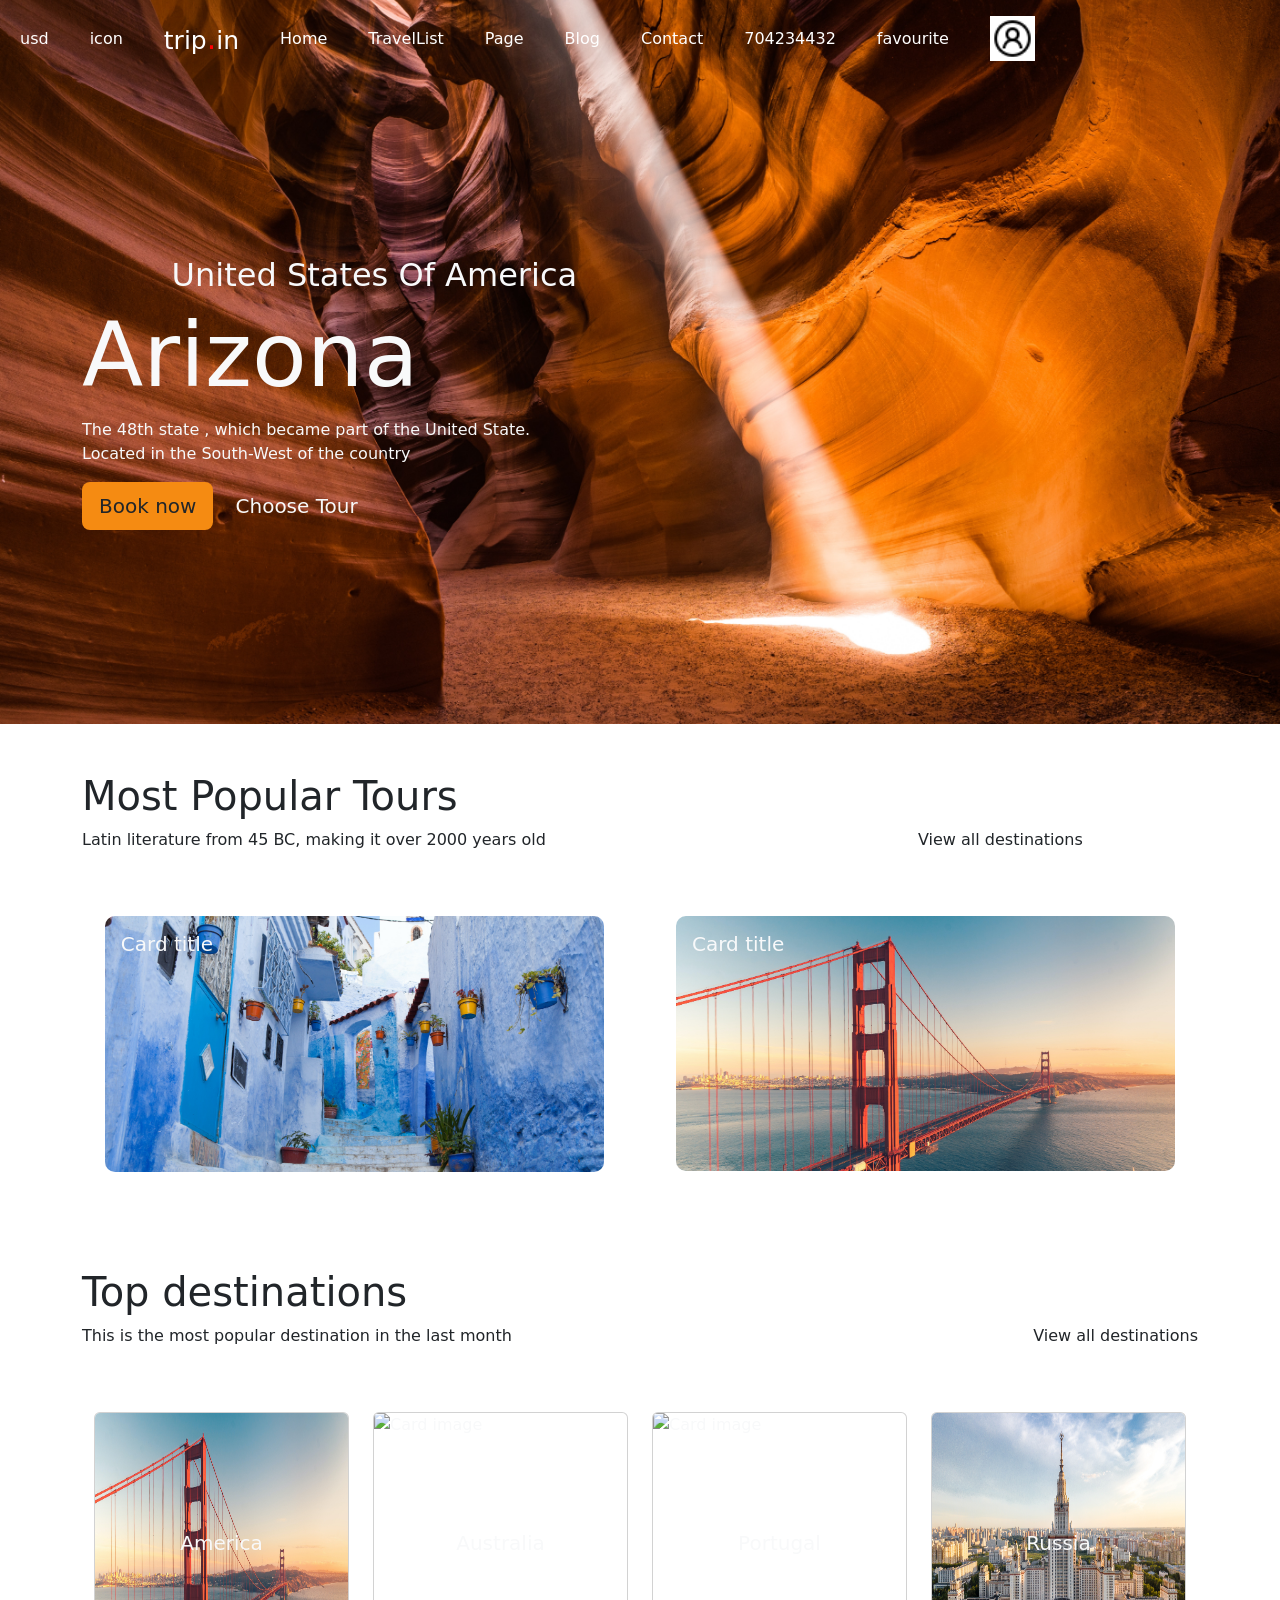
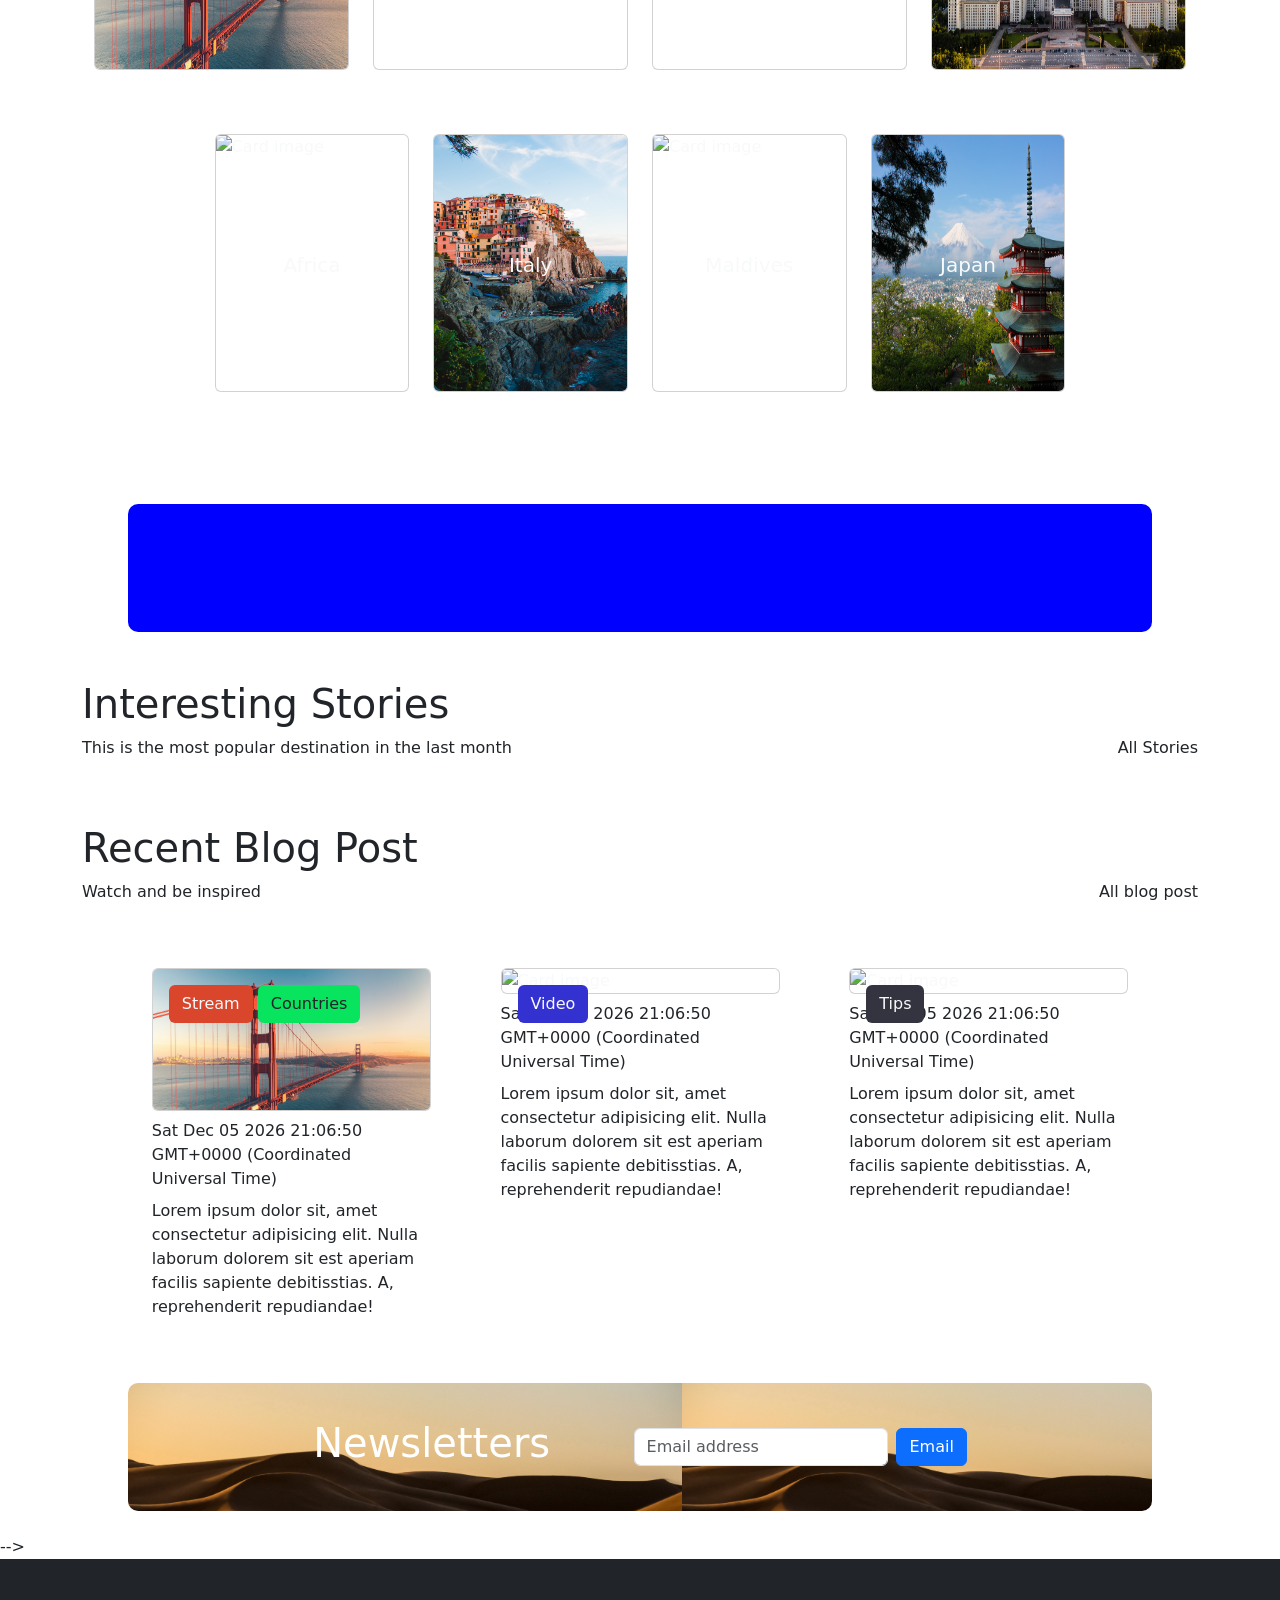
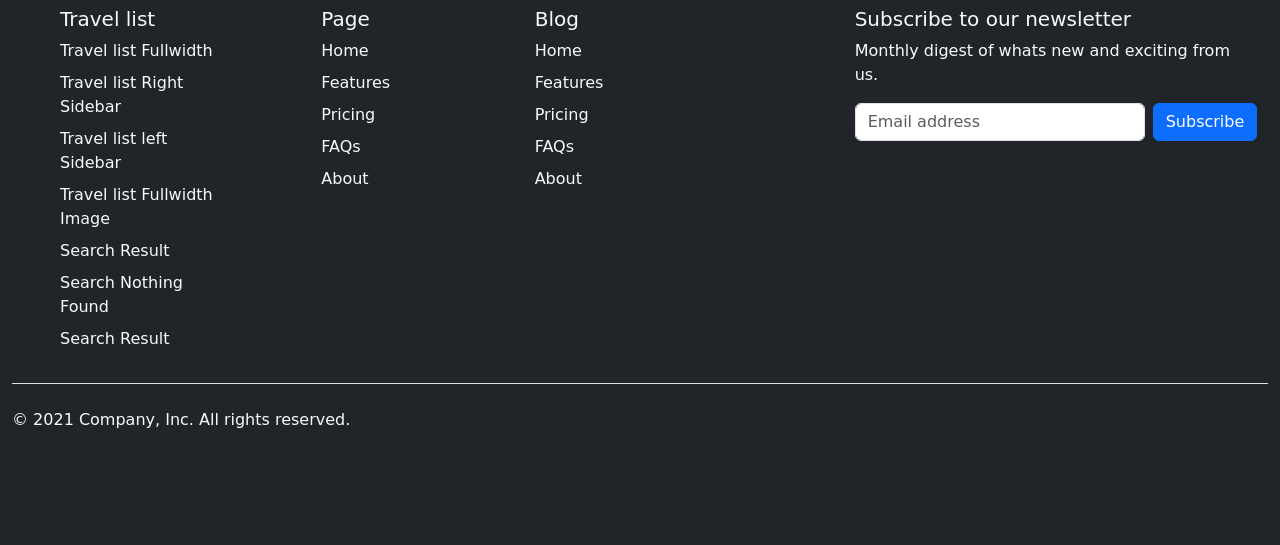
==== commit af6a79ce: "update of responsive and some changes" ====
--- a/index.html
+++ b/index.html
@@ -10,190 +10,7 @@
   <link href="https://cdn.jsdelivr.net/npm/bootstrap@5.2.1/dist/css/bootstrap.min.css" rel="stylesheet"
     integrity="sha384-iYQeCzEYFbKjA/T2uDLTpkwGzCiq6soy8tYaI1GyVh/UjpbCx/TYkiZhlZB6+fzT" crossorigin="anonymous">
   <style>
-    .scrolling-wrapper {
-      overflow-x: auto;
-    }
-
-    @media screen and (max-width:1000px) {
-      body {
-        background-color: #489898;
-      }
-
-      .res {
-
-        height: 30vw;
-
-      }
-
-      .btn-p {
-        display: flex;
-        align-items: center
-      }
-
-      .nav-h {
-        margin-right: 0;
-      
-        background: rgba(0, 0, 0, 0.7) url(./asset/image/12.jpg);
-        background-blend-mode: darken;
-      background-size: cover;
-      }
-
-      .custombg {
-        margin-top: 0;
-      }
-
-      .top {
-        position: relative;
-        top: 50%;
-      }
-
-      .flexbox {
-        display: flex;
-        flex-direction: column;
-
-        background: #FFFB7D;
-      }
-
-      .cardSize {
-        height: 20vw;
-        width: 20vw;
-        background-size: cover;
-
-      }
-      .imgSize {
-        height: 22vw;
-        width: 22vw;
-       background-size: cover;
-
-
-      }
-    }
-
-    .nav-h {
-     
-      /* background-image: url(./asset/image/12.jpg); */
-
-    }
-
-    .top {
-      position: relative;
-      top: 31vh;
-    }
-
-    .card-block {
-      height: 25vw;
-      width: 15vw;
-      background-color: #fff;
-      border: none;
-      background-position: center;
-      background-size: cover;
-      transition: all 0.2s ease-in-out !important;
-      border-radius: 24px;
-
-    }
-
-    .card-1 {
-      background-color: #4158D0;
-      background-image: linear-gradient(43deg, #4158D0 0%, #C850C0 46%, #FFCC70 100%);
-    }
-
-    .card-2 {
-      background-color: #0093E9;
-      background-image: linear-gradient(160deg, #0093E9 0%, #80D0C7 100%);
-    }
-
-    .card-3 {
-      background-color: #00DBDE;
-      background-image: linear-gradient(90deg, #00DBDE 0%, #FC00FF 100%);
-    }
-
-    .card-4 {
-      background-color: #FBAB7E;
-      background-image: linear-gradient(62deg, #FBAB7E 0%, #F7CE68 100%);
-    }
-
-    .card-5 {
-      background-color: #85FFBD;
-      background-image: linear-gradient(45deg, #85FFBD 0%, #FFFB7D 100%);
-    }
-
-    .card-6 {
-      background-color: #FA8BFF;
-      background-image: linear-gradient(45deg, #FA8BFF 0%, #2BD2FF 52%, #2BFF88 90%);
-    }
-
-    .card-7 {
-      background-color: #FA8BFF;
-      background-image: linear-gradient(45deg, #FA8BFF 0%, #2BD2FF 52%, #2BFF88 90%);
-    }
-
-
-
-
-    .custombg {
-      background-image: url(./asset/image/12.jpg);
-      background-size: cover;
-      background-repeat: no-repeat;
-      margin-top: -100px;
-      height: 83vh;
-      width: 100vw;
-    }
-
-    .cardSize {
-      height: 20vw;
-
-
-    }
-
     
-    .cardSize2 {
-      height: 20vw;
-      width: 25vw;
-      
-      border-radius:0px;
-      border: none;
-
-
-    }
-
-    li {
-      margin-right: 25px;
-
-    }
-
-    .leftul {
-      font-size: 20px;
-      position: relative;
-      left: 15vw;
-
-    }
-
-    ul {
-      align-items: center;
-    }
-
-    .space {
-      position: relative;
-      left: 20vw;
-    }
-
-
-    .flexbox {
-      display: flex;
-      flex-direction: row;
-      justify-content: space-between;
-
-    }
-
-    .flexbox1 {
-
-      display: flex;
-      align-items: flex-start;
-    }
-
-    body {
-      overflow-x: hidden;
-    }
   </style>
 </head>
 
@@ -275,6 +92,7 @@
 
     </div>
   </div>
+  
   <!--Most Popular Tours-->
   <div class="container-fluid my-5 ">
     <div class="container">
@@ -288,35 +106,54 @@
         </div>
       </div>
     </div>
-
-    <div class="container my-5 d-flex flex-row flex-nowrap justify-content-center ">
-      <div class="container mx-4 mb-5" style="max-height:20vw; width: 39vw; border-radius: 10px;object-fit: cover; ">
+    <div class="container dnone1">
+       <!---->
+  <div class="container-fluid mpc-rescard">
+    <div class="card" style="width: 18rem;">
+      <img class="card-img-top" src="./asset/image/na1.jpg" alt="Card image cap">
+      <div class="card-body">
+       
+      </div>
+    </div>
+    <div class="card" style="width: 18rem;">
+      <img class="card-img-top"src="./asset/image/usa.jpg"  alt="Card image cap">
+      <div class="card-body">
+       
+      </div>
+    </div>
+  </div>
+  <!---->
+    </div>
+<div class="container dnone">
+ 
+    <div class="container my-5 d-flex mpc  ">
+      <div class="container mx-4 mb-5 " >
         <div class="card text-light border-0">
-          <img class="card-img" src="./asset/image/na1.jpg" alt="Card image">
+          <img class=" mpc-img" src="./asset/image/na1.jpg" alt="Card image">
           <div class="card-img-overlay">
             <h5 class="card-title">Card title</h5>
-            <light class="card-text">.</p>
+            <light class="card-text"></p>
               <light class="card-text">
                 </p>
           </div>
         </div>
 
       </div>
-      <div class="container mx-4" style="max-height:20vw;border-radius: 10px; width: 39vw;">
+      <div class="container mx-4 ">
         <div class="card text-light border-0">
-          <img class="card-img" src="./asset/image/usa.jpg" alt="Card image">
+          <img class="mpc-img" src="./asset/image/usa.jpg" alt="Card image">
           <div class="card-img-overlay">
             <h5 class="card-title">Card title</h5>
-            <p class="card-text">.</p>
             <p class="card-text"></p>
-          </div>
-        </div>
-
-      </div>
-
-    </div>
-
-
+            <p class="card-text"></p>
+          </div>
+        </div>
+
+      </div>
+
+    </div>
+  </div>
+  </div>
     <!--top destinations-->
     <div class="container my-5 ">
       <h1>Top destinations</h1>
@@ -484,7 +321,7 @@
 
         <div class="col-md-3">
           <div class="card text-light">
-            <img class="card-img cardSize" src="./asset/image/usa.jpg" alt="Card image">
+            <img class="card-img " src="./asset/image/usa.jpg" alt="Card image">
             <div class="card-img-overlay">
               <button class="btn text-light" style="background-color:rgb(217, 70, 44)">Stream</button> <button
                 class="btn" style="background-color:rgb(8, 228, 93)"> Countries</button>
@@ -501,7 +338,7 @@
         </div>
         <div class="col-md-3">
           <div class="card  text-light">
-            <img class="card-img cardSize" src="./asset/image/bui.jpg" alt="Card image">
+            <img class="card-img " src="./asset/image/bui.jpg" alt="Card image">
             <div class="card-img-overlay">
               <button class="btn text-light" style="background-color:rgb(52, 49, 209)">Video</button>
 
@@ -519,7 +356,7 @@
         </div>
         <div class="col-md-3">
           <div class="card text-light">
-            <img class="card-img cardSize" src="./asset/image/portugal.jpg" alt="Card image">
+            <img class="card-img " src="./asset/image/portugal.jpg" alt="Card image">
             <div class="card-img-overlay">
               <button class="btn text-light" style="background-color:rgb(52, 52, 65)">Tips</button>
 
@@ -540,7 +377,7 @@
     </div>
     <!--Newsletters div-->
     <div class="container mb-4 d-flex flex-row justify-content-center align-items-center"
-      style="background-image:url(./asset/image/1.jpg); background-size:contain;  color:white; height: 10vw;width: 100vw; border-radius: 10px;">
+      style="background-image:url(./asset/image/1.jpg); background-size:contain;  color:white; height: 10vw;width: 80vw; border-radius: 10px;">
       <div class="class">
         <h1>Newsletters</h1>
       </div>
@@ -555,11 +392,11 @@
         </form>
       </div>
     </div>
-  </div>
+  
   <!--cardPicture-->
-  <div class="container-fluid">
-    <div class="container-fluid d-flex flex-row mx-0 ">
-      <div class="col-md-3">
+  <!-- <div class="container-fluid d-none">
+    <div class="container-fluid d-flex flex-row mx-0 justify-content-center flex-wrap align-item-center">
+      <div class="col-md-2">
         <div class="card text-light cardSize1">
           <img class="card-img cardSize2" style="background-size: cover;" src="./asset/image/usa.jpg" alt="Card image">
           <div class="card-img-overlay">
@@ -590,7 +427,7 @@
         </div>
 
       </div>
-      <div class="col-md-2">
+      <!-- <div class="col-md-2">
         <div class="card text-light cardSize1">
           <img class="card-img  cardSize2" src="./asset/image/russia.jpg" alt="Card image">
           <div class="card-img-overlay">
@@ -599,8 +436,8 @@
           </div>
         </div>
 
-      </div>
-      <div class="col-md-2">
+      </div> -->
+      <!-- <div class="col-md-2">
         <div class="card text-light cardSize1">
           <img class="card-img  cardSize2 " src="./asset/image/russia.jpg" alt="Card image">
           <div class="card-img-overlay">
@@ -611,7 +448,7 @@
 
       </div>
     </div>
-  </div>
+  </div> --> -->
   <!--Footer-->
   <div class="container-fluid bg-dark text-light mx-0">
     <footer class="py-5">
--- a/style.css
+++ b/style.css
@@ -4,7 +4,232 @@
     justify-content: center;
     display: flex;
 }
-.cardSize{
-height:13vw ;
-
-}
+
+.scrolling-wrapper {
+    overflow-x: auto;
+  }
+
+  @media screen and (max-width:1000px) {
+    body {
+      background-color: #489898;
+    }
+
+    .res {
+
+      height: 30vw;
+
+    }
+
+    .btn-p {
+      display: flex;
+      align-items: center
+    }
+
+    .nav-h {
+      margin-right: 0;
+    
+      background: rgba(0, 0, 0, 0.7) url(./asset/image/12.jpg);
+      background-blend-mode: darken;
+    background-size: cover;
+    }
+
+    .custombg {
+      margin-top: 0;
+    }
+
+    .top {
+      position: relative;
+      top: 50%;
+    }
+
+    .flexbox {
+      display: flex;
+      flex-direction: column;
+
+      background: #FFFB7D;
+    }
+
+    .cardSize {
+      height: 20vw;
+      width: 60vw;
+      background-size: cover;
+      object-fit: cover;
+
+    }
+    .imgSize {
+      height: 22vw;
+      width: 22vw;
+     background-size: cover;
+
+
+    }
+    .mpc{
+       display: flex;
+        
+    align-items: center;
+    justify-content: center;
+    flex-wrap:wrap;
+    flex-direction: column;
+       
+      }
+      .mpc-img{
+        height:15vw;
+        border-radius: 10px; 
+        width: 20vw;
+        margin: auto;
+    
+      }
+      
+     .dnone{
+        display:none;
+      }
+      
+    
+  }
+  .dnone1{
+    display:none;
+  }
+  .dnone{
+    display: block;
+  }
+
+  .nav-h {
+   
+    /* background-image: url(./asset/image/12.jpg); */
+
+  }
+
+  .top {
+    position: relative;
+    top: 31vh;
+  }
+
+  .card-block {
+    height: 25vw;
+    width: 15vw;
+    background-color: #fff;
+    border: none;
+    background-position: center;
+    background-size: cover;
+    transition: all 0.2s ease-in-out !important;
+    border-radius: 24px;
+
+  }
+
+  .card-1 {
+    background-color: #4158D0;
+    background-image: linear-gradient(43deg, #4158D0 0%, #C850C0 46%, #FFCC70 100%);
+  }
+
+  .card-2 {
+    background-color: #0093E9;
+    background-image: linear-gradient(160deg, #0093E9 0%, #80D0C7 100%);
+  }
+
+  .card-3 {
+    background-color: #00DBDE;
+    background-image: linear-gradient(90deg, #00DBDE 0%, #FC00FF 100%);
+  }
+
+  .card-4 {
+    background-color: #FBAB7E;
+    background-image: linear-gradient(62deg, #FBAB7E 0%, #F7CE68 100%);
+  }
+
+  .card-5 {
+    background-color: #85FFBD;
+    background-image: linear-gradient(45deg, #85FFBD 0%, #FFFB7D 100%);
+  }
+
+  .card-6 {
+    background-color: #FA8BFF;
+    background-image: linear-gradient(45deg, #FA8BFF 0%, #2BD2FF 52%, #2BFF88 90%);
+  }
+
+  .card-7 {
+    background-color: #FA8BFF;
+    background-image: linear-gradient(45deg, #FA8BFF 0%, #2BD2FF 52%, #2BFF88 90%);
+  }
+
+
+
+
+  .custombg {
+    background-image: url(./asset/image/12.jpg);
+    background-size: cover;
+    background-repeat: no-repeat;
+    margin-top: -100px;
+    height: 83vh;
+   
+  }
+
+  .cardSize {
+    height: 20vw;
+
+
+  }
+
+  
+  .cardSize2 {
+    height: 20vw;
+    width: 25vw;
+    
+    border-radius:0px;
+    border: none;
+
+
+  }
+
+  li {
+    margin-right: 25px;
+
+  }
+
+  .leftul {
+    font-size: 20px;
+    position: relative;
+    left: 15vw;
+
+  }
+
+  ul {
+    align-items: center;
+  }
+
+  .space {
+    position: relative;
+    left: 20vw;
+  }
+
+
+  .flexbox {
+    display: flex;
+    flex-direction: row;
+    justify-content: space-between;
+
+  }
+
+  .flexbox1 {
+
+    display: flex;
+    align-items: flex-start;
+  }
+
+  body {
+    overflow-x: hidden;
+  }
+
+  .mpc{
+    display:flex;
+justify-content: center;
+flex-wrap: nowrap;
+   
+  }
+
+  .mpc-img{
+    max-height:20vw;
+    border-radius: 10px; 
+    width: 39vw;
+    
+
+  }
